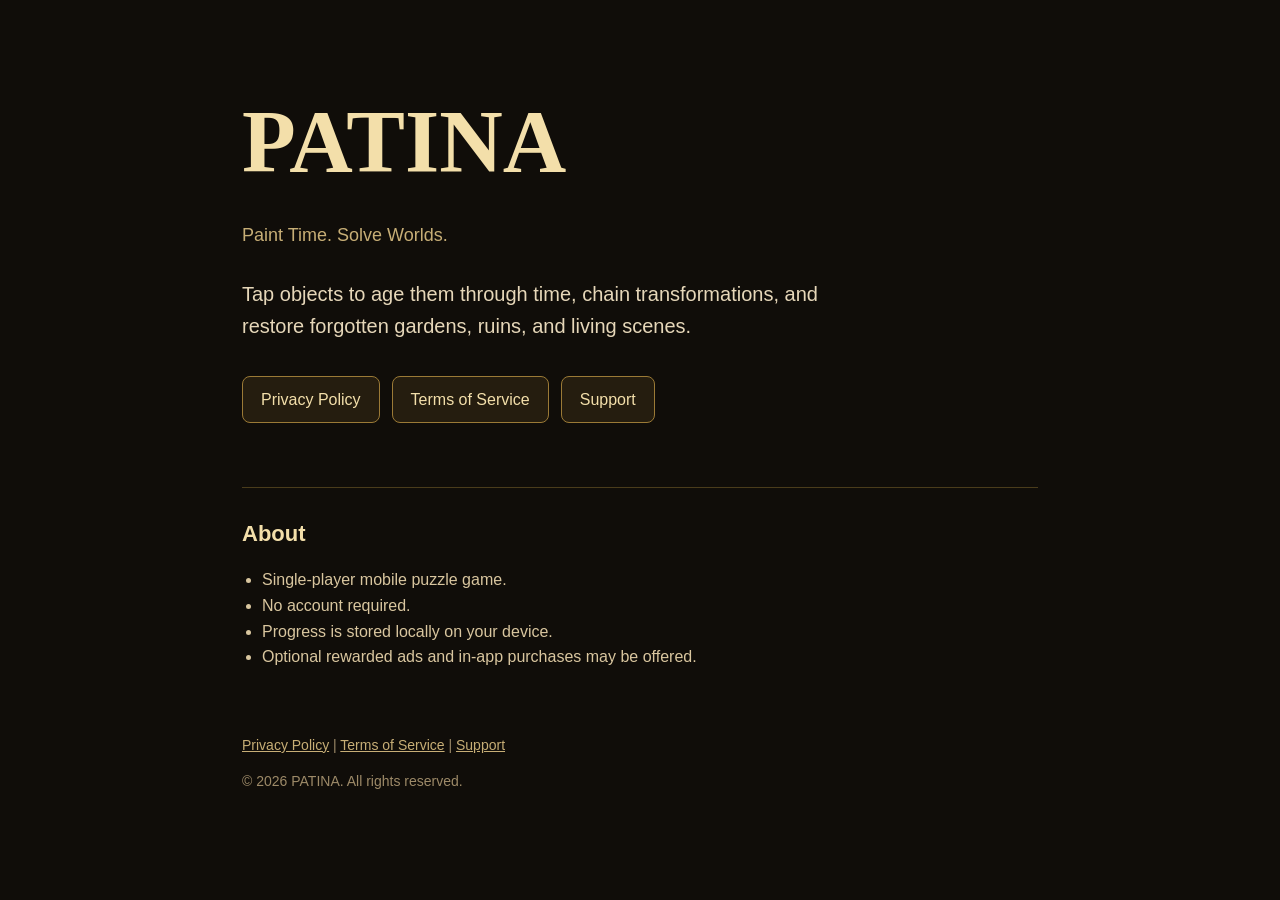
==== index.html @ bb431605 "Add files via upload" ====
<!DOCTYPE html>
<html lang="en">
<head>
<meta charset="UTF-8">
<meta name="viewport" content="width=device-width, initial-scale=1.0">
<title>PATINA - Paint Time. Solve Worlds.</title>
<meta name="description" content="PATINA is a quiet tap-to-age restoration puzzle game for mobile.">
<style>
  * { box-sizing: border-box; }
  body {
    margin: 0;
    min-height: 100vh;
    font-family: -apple-system, BlinkMacSystemFont, "Segoe UI", Roboto, sans-serif;
    background: #100d09;
    color: #efe5cf;
    line-height: 1.6;
  }
  main { max-width: 840px; margin: 0 auto; padding: 72px 22px 48px; }
  h1 {
    margin: 0;
    font-family: Georgia, serif;
    font-size: clamp(42px, 12vw, 88px);
    letter-spacing: 0;
    color: #f3dfaa;
  }
  .tagline { margin: 8px 0 28px; color: #c7ae76; font-size: 18px; }
  .lead { max-width: 620px; font-size: 20px; color: #e6d7b9; }
  .links { display: flex; flex-wrap: wrap; gap: 12px; margin-top: 34px; }
  a.button {
    display: inline-flex;
    align-items: center;
    min-height: 44px;
    padding: 10px 18px;
    border: 1px solid #9b7a36;
    border-radius: 8px;
    color: #f3dfaa;
    text-decoration: none;
    background: rgba(184, 148, 62, 0.12);
  }
  section { margin-top: 64px; border-top: 1px solid rgba(184, 148, 62, 0.35); padding-top: 28px; }
  h2 { margin: 0 0 12px; color: #f3dfaa; font-size: 22px; }
  ul { padding-left: 20px; color: #d9c69f; }
  footer { margin-top: 64px; color: #9d8a68; font-size: 14px; }
  footer a { color: #c7ae76; }
</style>
</head>
<body>
<main>
  <h1>PATINA</h1>
  <p class="tagline">Paint Time. Solve Worlds.</p>
  <p class="lead">Tap objects to age them through time, chain transformations, and restore forgotten gardens, ruins, and living scenes.</p>
  <div class="links">
    <a class="button" href="privacy/">Privacy Policy</a>
    <a class="button" href="terms/">Terms of Service</a>
    <a class="button" href="support/">Support</a>
  </div>

  <section>
    <h2>About</h2>
    <ul>
      <li>Single-player mobile puzzle game.</li>
      <li>No account required.</li>
      <li>Progress is stored locally on your device.</li>
      <li>Optional rewarded ads and in-app purchases may be offered.</li>
    </ul>
  </section>

  <footer>
    <p><a href="privacy/">Privacy Policy</a> | <a href="terms/">Terms of Service</a> | <a href="support/">Support</a></p>
    <p>&copy; 2026 PATINA. All rights reserved.</p>
  </footer>
</main>
</body>
</html>
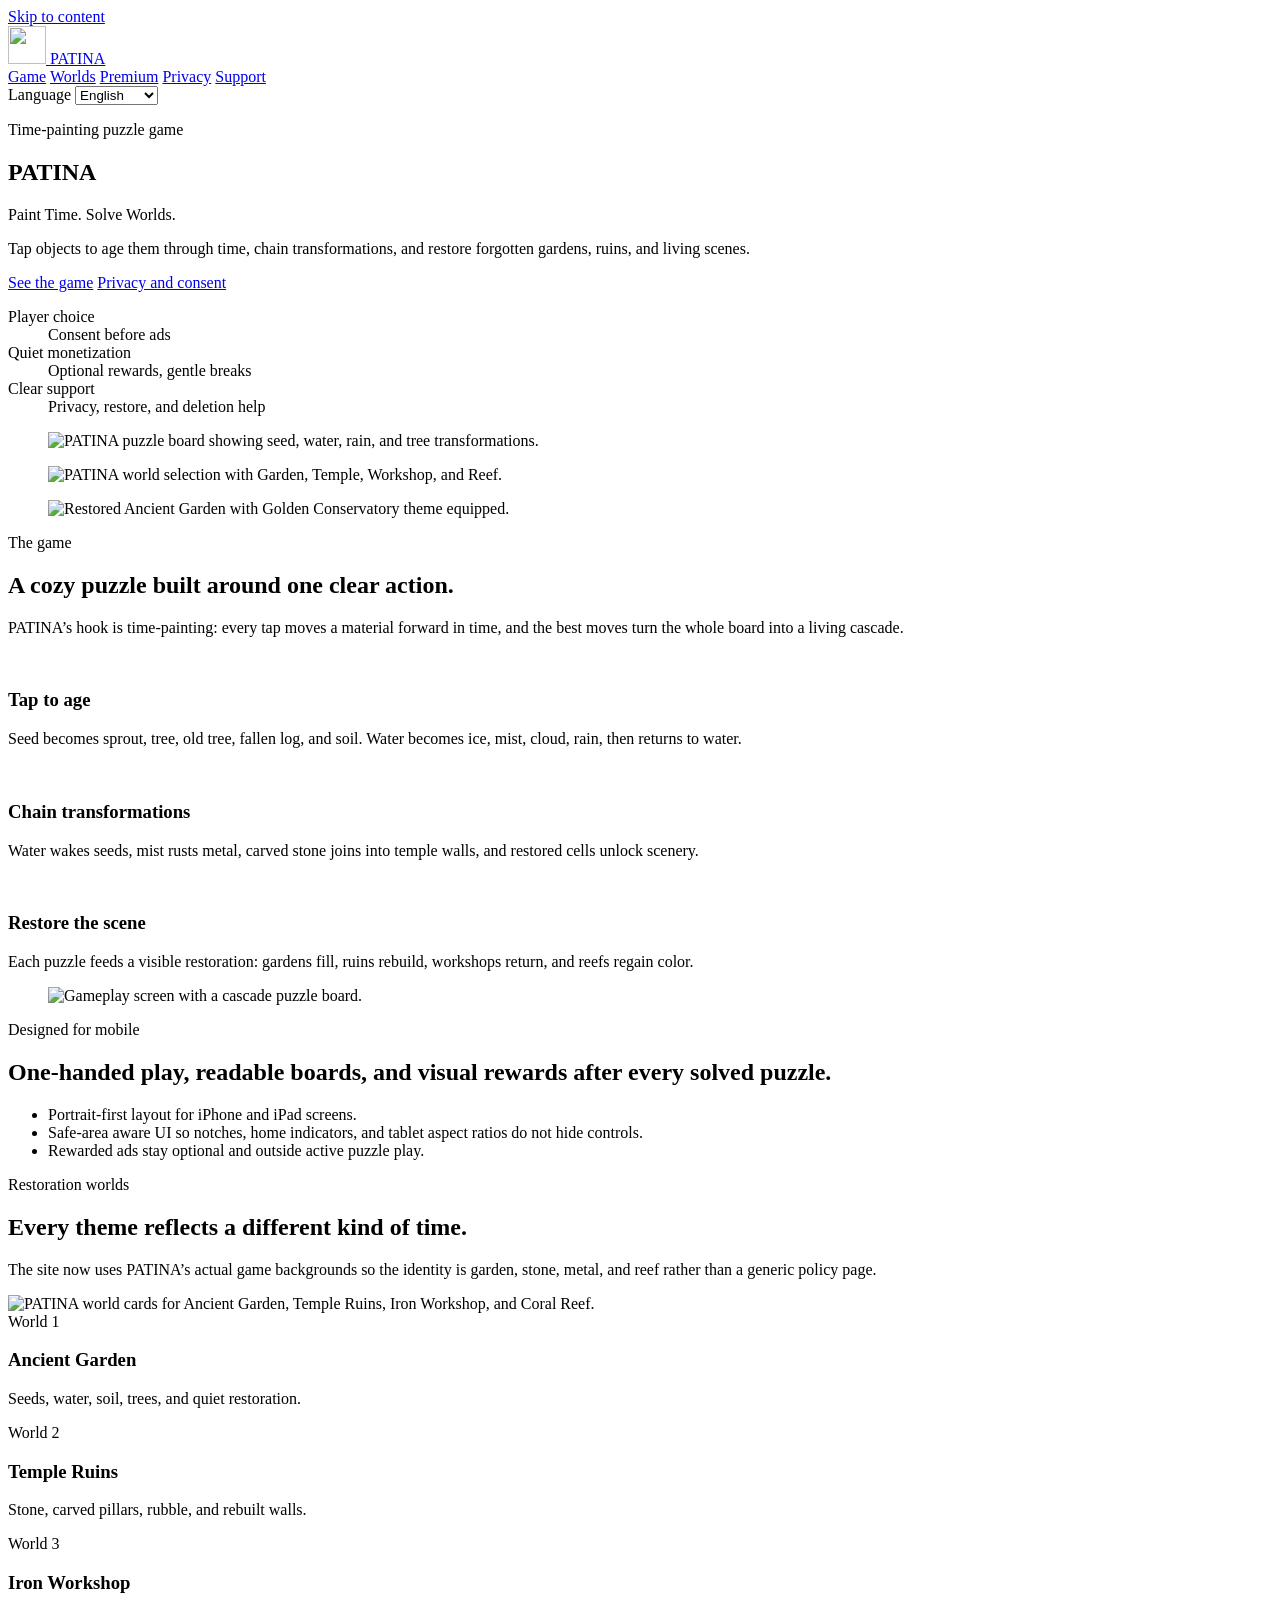
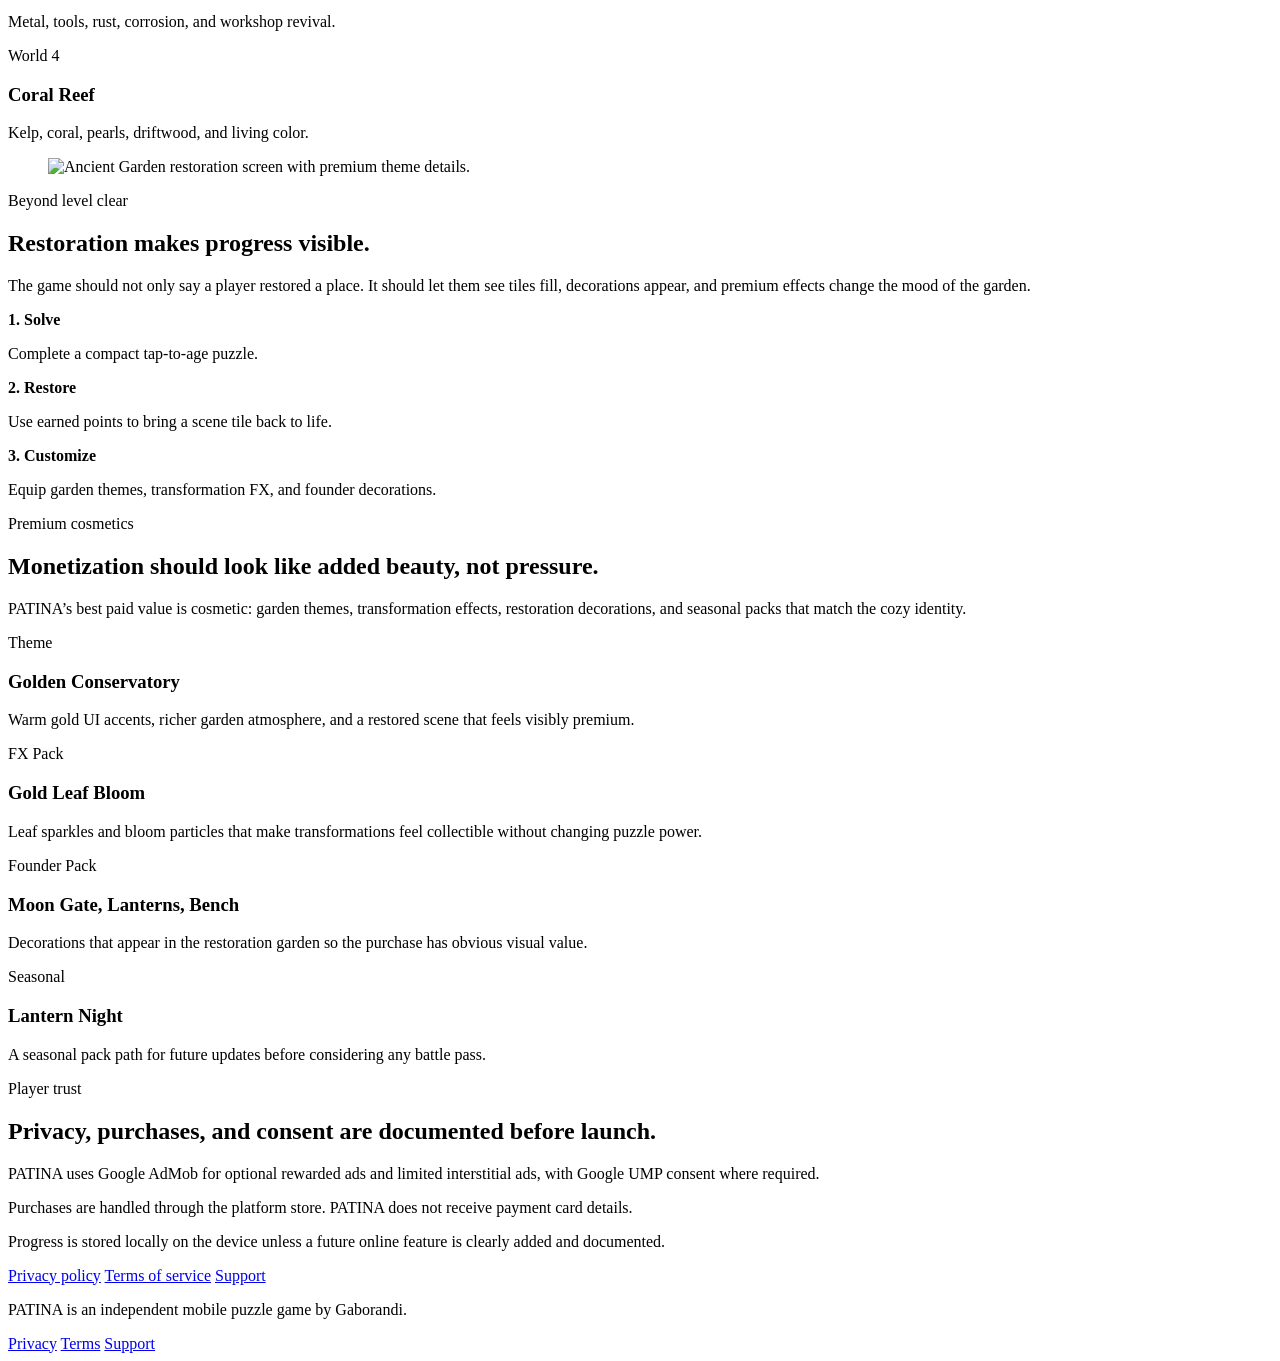
==== commit 9e754794: "Refresh PATINA website homepage" ====
--- a/index.html
+++ b/index.html
@@ -1,74 +1,253 @@
-<!DOCTYPE html>
+<!doctype html>
 <html lang="en">
 <head>
-<meta charset="UTF-8">
-<meta name="viewport" content="width=device-width, initial-scale=1.0">
-<title>PATINA - Paint Time. Solve Worlds.</title>
-<meta name="description" content="PATINA is a quiet tap-to-age restoration puzzle game for mobile.">
-<style>
-  * { box-sizing: border-box; }
-  body {
-    margin: 0;
-    min-height: 100vh;
-    font-family: -apple-system, BlinkMacSystemFont, "Segoe UI", Roboto, sans-serif;
-    background: #100d09;
-    color: #efe5cf;
-    line-height: 1.6;
-  }
-  main { max-width: 840px; margin: 0 auto; padding: 72px 22px 48px; }
-  h1 {
-    margin: 0;
-    font-family: Georgia, serif;
-    font-size: clamp(42px, 12vw, 88px);
-    letter-spacing: 0;
-    color: #f3dfaa;
-  }
-  .tagline { margin: 8px 0 28px; color: #c7ae76; font-size: 18px; }
-  .lead { max-width: 620px; font-size: 20px; color: #e6d7b9; }
-  .links { display: flex; flex-wrap: wrap; gap: 12px; margin-top: 34px; }
-  a.button {
-    display: inline-flex;
-    align-items: center;
-    min-height: 44px;
-    padding: 10px 18px;
-    border: 1px solid #9b7a36;
-    border-radius: 8px;
-    color: #f3dfaa;
-    text-decoration: none;
-    background: rgba(184, 148, 62, 0.12);
-  }
-  section { margin-top: 64px; border-top: 1px solid rgba(184, 148, 62, 0.35); padding-top: 28px; }
-  h2 { margin: 0 0 12px; color: #f3dfaa; font-size: 22px; }
-  ul { padding-left: 20px; color: #d9c69f; }
-  footer { margin-top: 64px; color: #9d8a68; font-size: 14px; }
-  footer a { color: #c7ae76; }
-</style>
+  <meta charset="utf-8">
+  <meta name="viewport" content="width=device-width, initial-scale=1">
+  <meta name="theme-color" content="#071d1a">
+  <meta name="description" content="PATINA is a quiet tap-to-age restoration puzzle game for mobile. Paint time, chain transformations, restore worlds, and review privacy, consent, purchases, and support information.">
+  <meta property="og:title" content="PATINA">
+  <meta property="og:description" content="Paint time, chain transformations, and restore forgotten scenes.">
+  <meta property="og:type" content="website">
+  <meta property="og:image" content="assets/patina-worlds-strip.png">
+  <title>PATINA - Paint Time. Solve Worlds.</title>
+  <link rel="icon" href="assets/patina-icon.png">
+  <link rel="stylesheet" href="assets/site.css">
 </head>
-<body>
-<main>
-  <h1>PATINA</h1>
-  <p class="tagline">Paint Time. Solve Worlds.</p>
-  <p class="lead">Tap objects to age them through time, chain transformations, and restore forgotten gardens, ruins, and living scenes.</p>
-  <div class="links">
-    <a class="button" href="privacy/">Privacy Policy</a>
-    <a class="button" href="terms/">Terms of Service</a>
-    <a class="button" href="support/">Support</a>
-  </div>
-
-  <section>
-    <h2>About</h2>
-    <ul>
-      <li>Single-player mobile puzzle game.</li>
-      <li>No account required.</li>
-      <li>Progress is stored locally on your device.</li>
-      <li>Optional rewarded ads and in-app purchases may be offered.</li>
-    </ul>
-  </section>
-
-  <footer>
-    <p><a href="privacy/">Privacy Policy</a> | <a href="terms/">Terms of Service</a> | <a href="support/">Support</a></p>
-    <p>&copy; 2026 PATINA. All rights reserved.</p>
+<body class="home-page" data-title-key="home.title">
+  <a class="skip-link" href="#main" data-i18n="common.skip">Skip to content</a>
+
+  <header class="site-header">
+    <a class="brand" href="./" aria-label="PATINA home">
+      <img src="assets/patina-icon.png" alt="" width="38" height="38">
+      <span>PATINA</span>
+    </a>
+    <nav class="site-nav" aria-label="Primary">
+      <a href="#game" data-i18n="common.game">Game</a>
+      <a href="#worlds" data-i18n="common.worlds">Worlds</a>
+      <a href="#premium" data-i18n="common.premium">Premium</a>
+      <a href="privacy/" data-i18n="common.privacy">Privacy</a>
+      <a href="support/" data-i18n="common.support">Support</a>
+    </nav>
+    <label class="language-control">
+      <span data-i18n="common.language">Language</span>
+      <select data-language-select aria-label="Language">
+        <option value="en">English</option>
+        <option value="ar">العربية</option>
+        <option value="es">Español</option>
+        <option value="fr">Français</option>
+        <option value="de">Deutsch</option>
+        <option value="pt">Português</option>
+        <option value="it">Italiano</option>
+        <option value="ja">日本語</option>
+        <option value="ko">한국어</option>
+        <option value="zh">简体中文</option>
+      </select>
+    </label>
+  </header>
+
+  <main id="main">
+    <section class="hero" aria-labelledby="hero-title">
+      <div class="hero-inner">
+        <div class="hero-copy">
+          <p class="eyebrow" data-i18n="home.eyebrow">Time-painting puzzle game</p>
+          <h1 id="hero-title">PATINA</h1>
+          <p class="tagline" data-i18n="home.tagline">Paint Time. Solve Worlds.</p>
+          <p class="lede" data-i18n="home.heroText">Tap objects to age them through time, chain transformations, and restore forgotten gardens, ruins, and living scenes.</p>
+          <div class="hero-actions" aria-label="Primary actions">
+            <a class="button primary" href="#game" data-i18n="home.playCta">See the game</a>
+            <a class="button secondary" href="privacy/" data-i18n="home.privacyCta">Privacy and consent</a>
+          </div>
+          <dl class="trust-strip" aria-label="Release profile">
+            <div>
+              <dt data-i18n="home.promiseOneTitle">Player choice</dt>
+              <dd data-i18n="home.promiseOneText">Consent before ads</dd>
+            </div>
+            <div>
+              <dt data-i18n="home.promiseTwoTitle">Quiet monetization</dt>
+              <dd data-i18n="home.promiseTwoText">Optional rewards, gentle breaks</dd>
+            </div>
+            <div>
+              <dt data-i18n="home.promiseThreeTitle">Clear support</dt>
+              <dd data-i18n="home.promiseThreeText">Privacy, restore, and deletion help</dd>
+            </div>
+          </dl>
+        </div>
+
+        <div class="hero-stage" aria-label="PATINA gameplay preview">
+          <div class="phone-stack">
+            <figure class="phone-frame phone-main">
+              <img src="assets/patina-screen-game.png" alt="PATINA puzzle board showing seed, water, rain, and tree transformations.">
+            </figure>
+            <figure class="phone-frame phone-menu">
+              <img src="assets/patina-screen-menu.png" alt="PATINA world selection with Garden, Temple, Workshop, and Reef.">
+            </figure>
+            <figure class="phone-frame phone-garden">
+              <img src="assets/patina-screen-garden.png" alt="Restored Ancient Garden with Golden Conservatory theme equipped.">
+            </figure>
+          </div>
+        </div>
+      </div>
+    </section>
+
+    <section id="game" class="section-block">
+      <div class="section-heading">
+        <p class="eyebrow" data-i18n="home.gameEyebrow">The game</p>
+        <h2 data-i18n="home.gameTitle">A cozy puzzle built around one clear action.</h2>
+        <p class="section-intro">PATINA’s hook is time-painting: every tap moves a material forward in time, and the best moves turn the whole board into a living cascade.</p>
+      </div>
+
+      <div class="mechanic-grid">
+        <article class="mechanic-card age-card">
+          <img class="mechanic-art" src="assets/patina-mechanic-age.png" alt="" aria-hidden="true">
+          <h3>Tap to age</h3>
+          <p>Seed becomes sprout, tree, old tree, fallen log, and soil. Water becomes ice, mist, cloud, rain, then returns to water.</p>
+        </article>
+        <article class="mechanic-card cascade-card">
+          <img class="mechanic-art" src="assets/patina-mechanic-cascade.png" alt="" aria-hidden="true">
+          <h3>Chain transformations</h3>
+          <p>Water wakes seeds, mist rusts metal, carved stone joins into temple walls, and restored cells unlock scenery.</p>
+        </article>
+        <article class="mechanic-card restore-card">
+          <img class="mechanic-art" src="assets/patina-mechanic-restore.png" alt="" aria-hidden="true">
+          <h3>Restore the scene</h3>
+          <p>Each puzzle feeds a visible restoration: gardens fill, ruins rebuild, workshops return, and reefs regain color.</p>
+        </article>
+      </div>
+
+      <div class="showcase-row">
+        <figure class="showcase-phone phone-frame">
+          <img src="assets/patina-screen-game.png" alt="Gameplay screen with a cascade puzzle board.">
+        </figure>
+        <div class="showcase-copy">
+          <p class="eyebrow">Designed for mobile</p>
+          <h2>One-handed play, readable boards, and visual rewards after every solved puzzle.</h2>
+          <ul class="check-list">
+            <li>Portrait-first layout for iPhone and iPad screens.</li>
+            <li>Safe-area aware UI so notches, home indicators, and tablet aspect ratios do not hide controls.</li>
+            <li>Rewarded ads stay optional and outside active puzzle play.</li>
+          </ul>
+        </div>
+      </div>
+    </section>
+
+    <section id="worlds" class="section-block worlds-section">
+      <div class="section-heading">
+        <p class="eyebrow">Restoration worlds</p>
+        <h2>Every theme reflects a different kind of time.</h2>
+        <p class="section-intro">The site now uses PATINA’s actual game backgrounds so the identity is garden, stone, metal, and reef rather than a generic policy page.</p>
+      </div>
+
+      <img class="world-strip" src="assets/patina-worlds-strip.png" alt="PATINA world cards for Ancient Garden, Temple Ruins, Iron Workshop, and Coral Reef.">
+
+      <div class="world-grid">
+        <article class="world-card world-garden">
+          <span>World 1</span>
+          <h3>Ancient Garden</h3>
+          <p>Seeds, water, soil, trees, and quiet restoration.</p>
+        </article>
+        <article class="world-card world-temple">
+          <span>World 2</span>
+          <h3>Temple Ruins</h3>
+          <p>Stone, carved pillars, rubble, and rebuilt walls.</p>
+        </article>
+        <article class="world-card world-workshop">
+          <span>World 3</span>
+          <h3>Iron Workshop</h3>
+          <p>Metal, tools, rust, corrosion, and workshop revival.</p>
+        </article>
+        <article class="world-card world-reef">
+          <span>World 4</span>
+          <h3>Coral Reef</h3>
+          <p>Kelp, coral, pearls, driftwood, and living color.</p>
+        </article>
+      </div>
+    </section>
+
+    <section id="restoration" class="section-block restoration-section">
+      <div class="restoration-layout">
+        <figure class="phone-frame restoration-phone">
+          <img src="assets/patina-screen-garden.png" alt="Ancient Garden restoration screen with premium theme details.">
+        </figure>
+        <div>
+          <p class="eyebrow">Beyond level clear</p>
+          <h2>Restoration makes progress visible.</h2>
+          <p class="section-intro">The game should not only say a player restored a place. It should let them see tiles fill, decorations appear, and premium effects change the mood of the garden.</p>
+          <div class="timeline-list">
+            <div>
+              <strong>1. Solve</strong>
+              <p>Complete a compact tap-to-age puzzle.</p>
+            </div>
+            <div>
+              <strong>2. Restore</strong>
+              <p>Use earned points to bring a scene tile back to life.</p>
+            </div>
+            <div>
+              <strong>3. Customize</strong>
+              <p>Equip garden themes, transformation FX, and founder decorations.</p>
+            </div>
+          </div>
+        </div>
+      </div>
+    </section>
+
+    <section id="premium" class="section-block premium-band">
+      <div class="section-heading">
+        <p class="eyebrow">Premium cosmetics</p>
+        <h2>Monetization should look like added beauty, not pressure.</h2>
+        <p class="section-intro">PATINA’s best paid value is cosmetic: garden themes, transformation effects, restoration decorations, and seasonal packs that match the cozy identity.</p>
+      </div>
+
+      <div class="premium-grid">
+        <article class="premium-card golden-card">
+          <span>Theme</span>
+          <h3>Golden Conservatory</h3>
+          <p>Warm gold UI accents, richer garden atmosphere, and a restored scene that feels visibly premium.</p>
+        </article>
+        <article class="premium-card bloom-card">
+          <span>FX Pack</span>
+          <h3>Gold Leaf Bloom</h3>
+          <p>Leaf sparkles and bloom particles that make transformations feel collectible without changing puzzle power.</p>
+        </article>
+        <article class="premium-card founder-card">
+          <span>Founder Pack</span>
+          <h3>Moon Gate, Lanterns, Bench</h3>
+          <p>Decorations that appear in the restoration garden so the purchase has obvious visual value.</p>
+        </article>
+        <article class="premium-card seasonal-card">
+          <span>Seasonal</span>
+          <h3>Lantern Night</h3>
+          <p>A seasonal pack path for future updates before considering any battle pass.</p>
+        </article>
+      </div>
+    </section>
+
+    <section class="section-block trust-section">
+      <div class="section-heading">
+        <p class="eyebrow" data-i18n="home.trustEyebrow">Player trust</p>
+        <h2 data-i18n="home.trustTitle">Privacy, purchases, and consent are documented before launch.</h2>
+      </div>
+      <div class="proof-list">
+        <p data-i18n="home.trustOne">PATINA uses Google AdMob for optional rewarded ads and limited interstitial ads, with Google UMP consent where required.</p>
+        <p data-i18n="home.trustTwo">Purchases are handled through the platform store. PATINA does not receive payment card details.</p>
+        <p data-i18n="home.trustThree">Progress is stored locally on the device unless a future online feature is clearly added and documented.</p>
+      </div>
+      <div class="link-row trust-actions">
+        <a class="button secondary" href="privacy/">Privacy policy</a>
+        <a class="button secondary" href="terms/">Terms of service</a>
+        <a class="button secondary" href="support/">Support</a>
+      </div>
+    </section>
+  </main>
+
+  <footer class="site-footer">
+    <p data-i18n="common.footer">PATINA is an independent mobile puzzle game by Gaborandi.</p>
+    <nav aria-label="Footer">
+      <a href="privacy/" data-i18n="common.privacy">Privacy</a>
+      <a href="terms/" data-i18n="common.terms">Terms</a>
+      <a href="support/" data-i18n="common.support">Support</a>
+    </nav>
   </footer>
-</main>
+
+  <script src="site.js"></script>
 </body>
 </html>
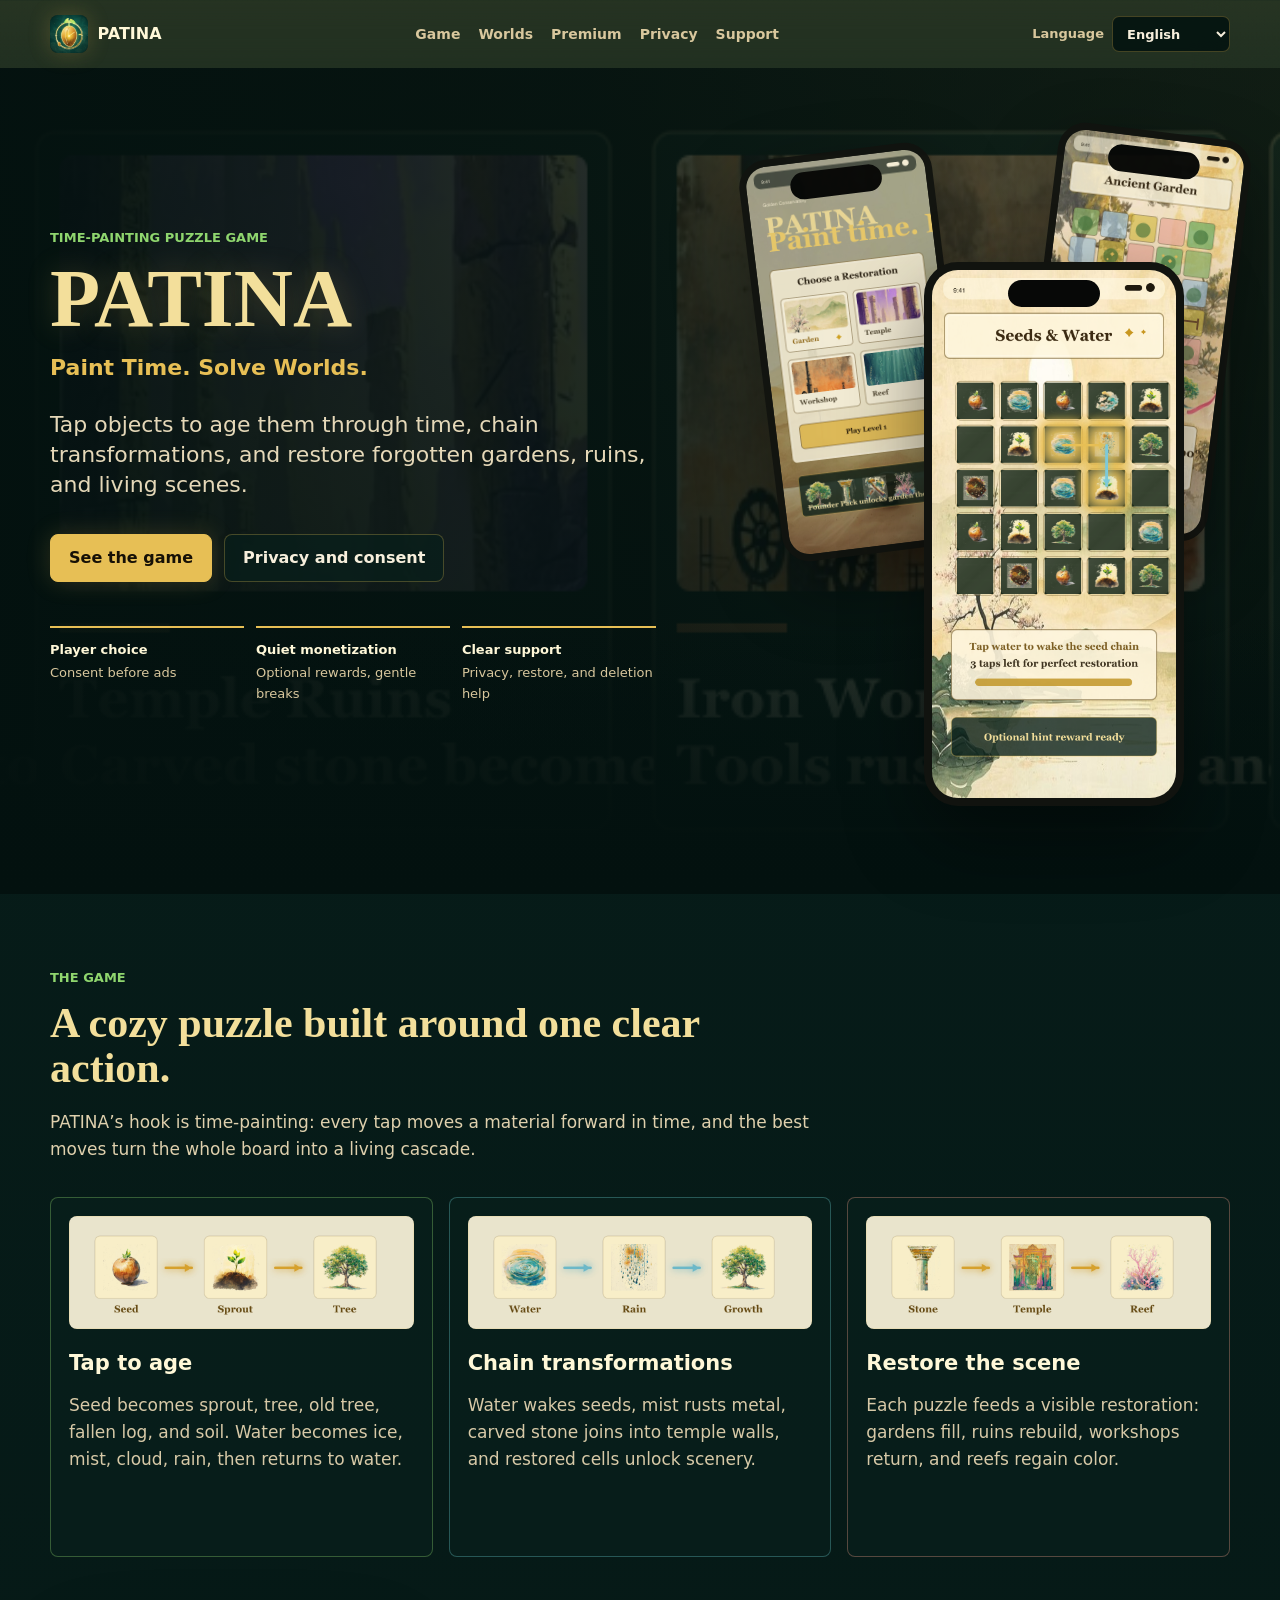
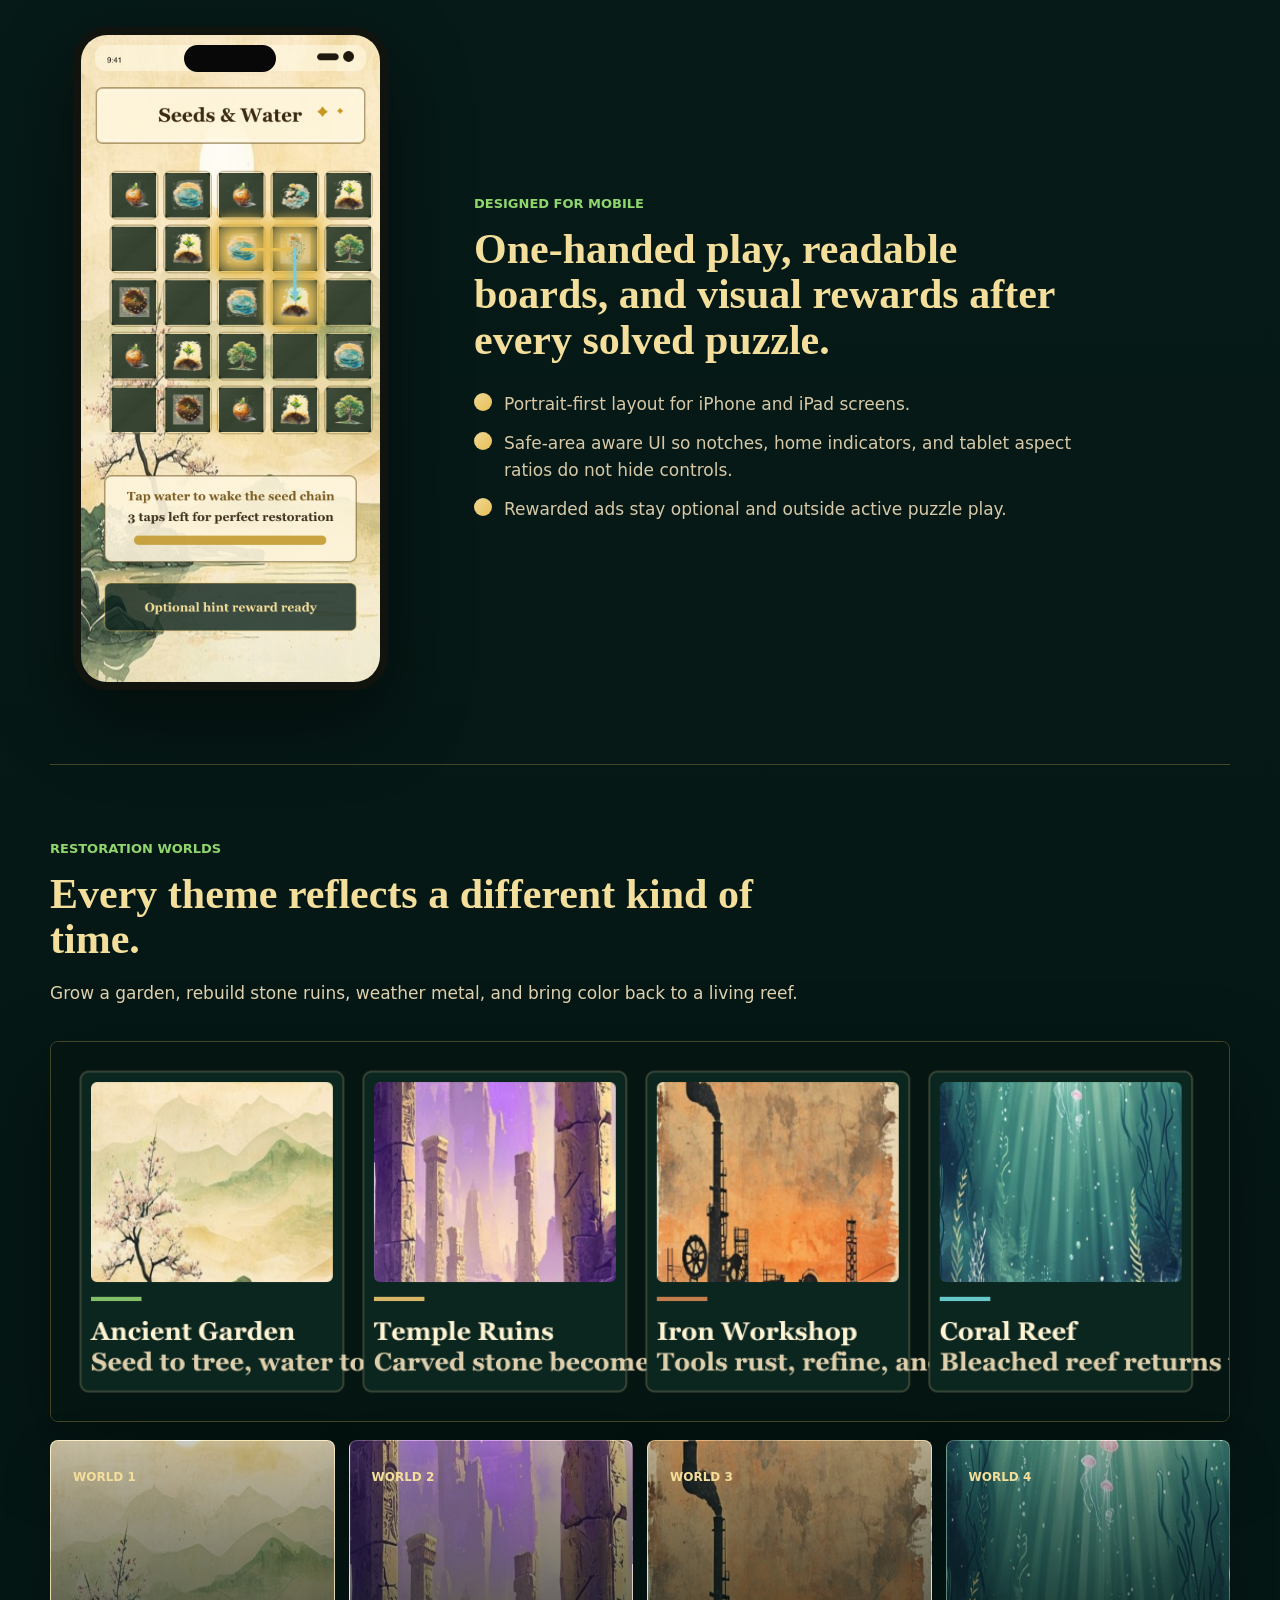
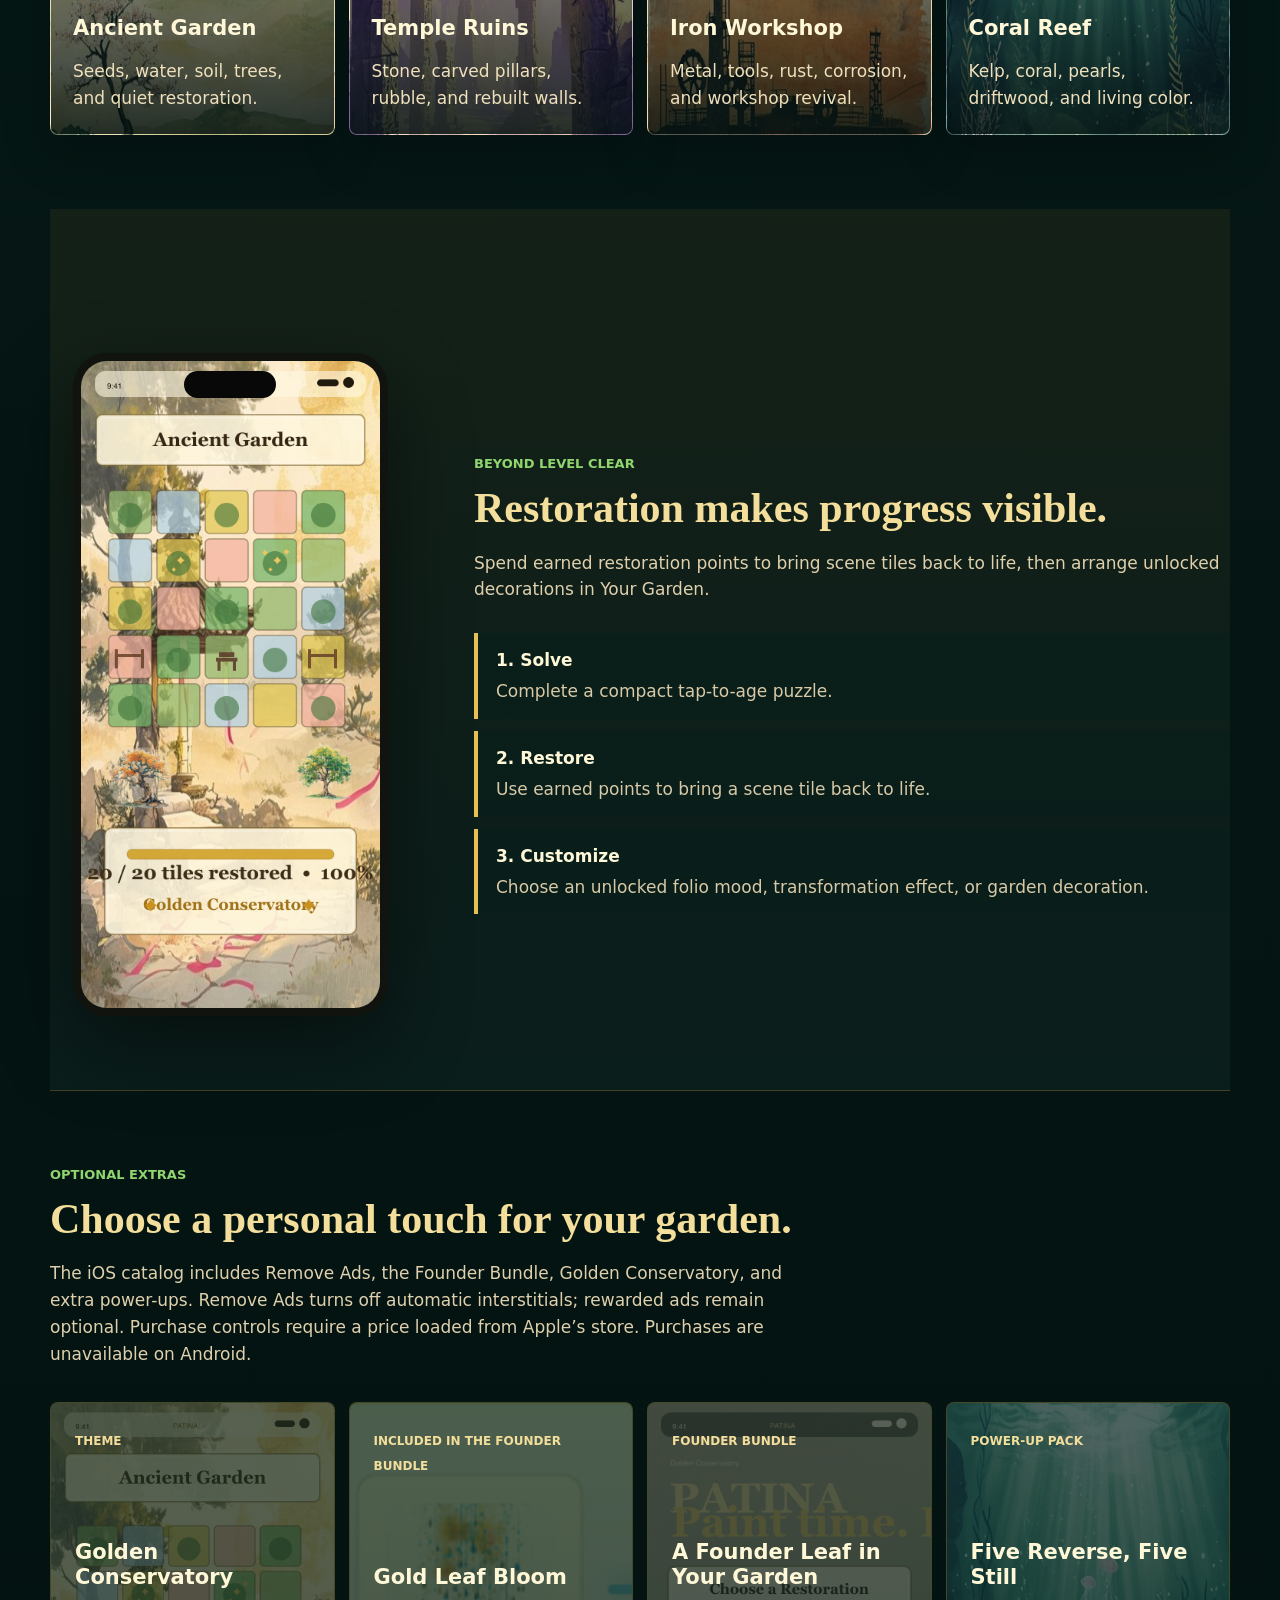
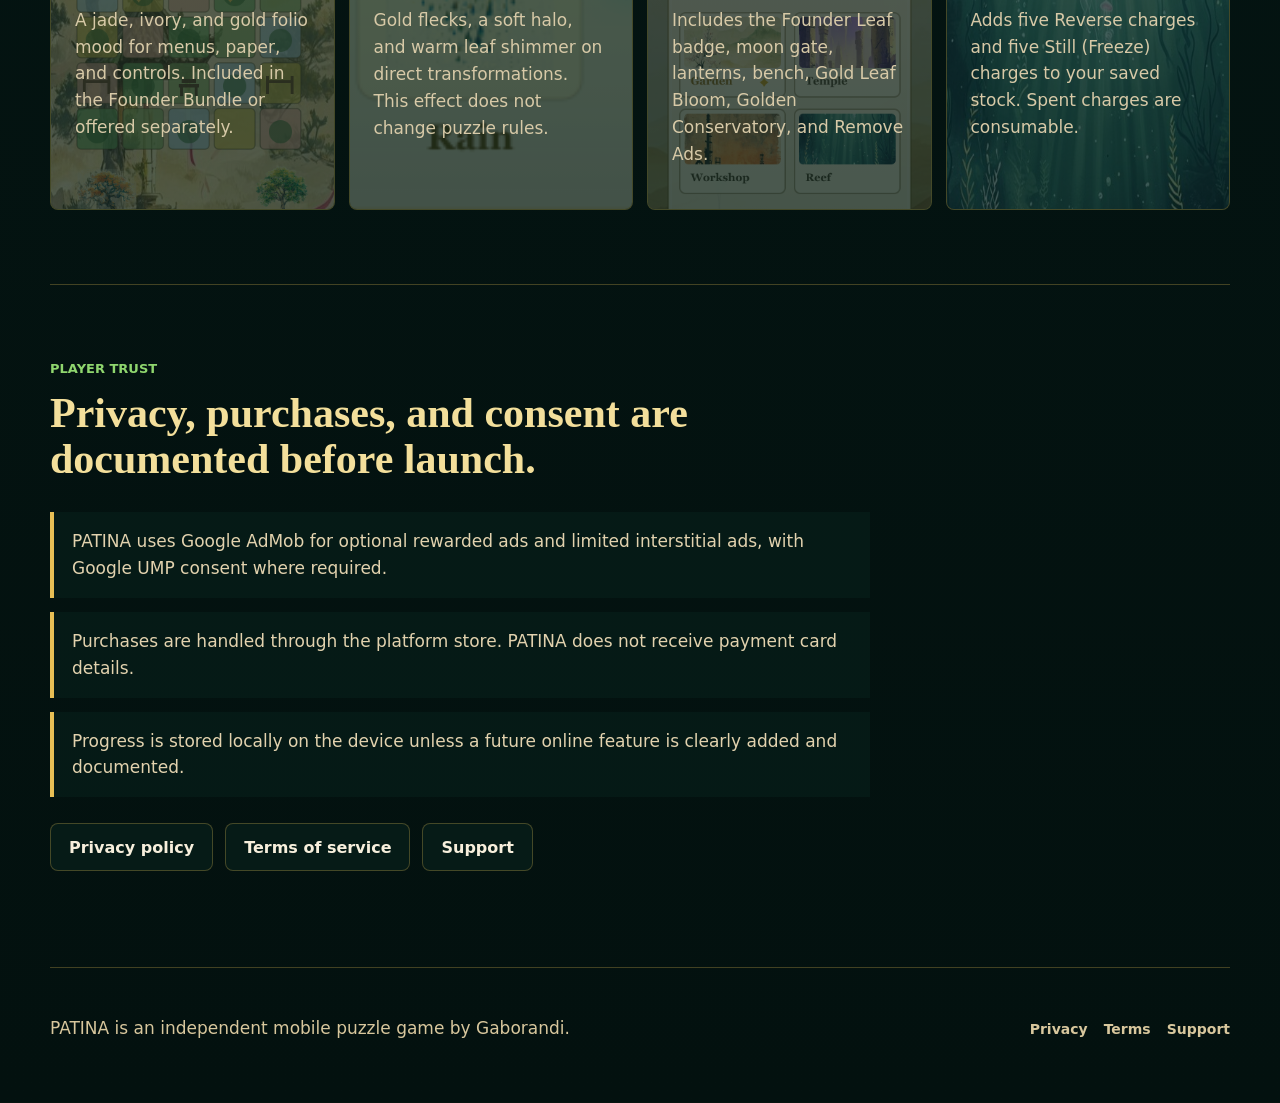
==== commit a3bee108: "Publish approved PATINA homepage corrections" ====
--- a/index.html
+++ b/index.html
@@ -134,7 +134,7 @@
       <div class="section-heading">
         <p class="eyebrow">Restoration worlds</p>
         <h2>Every theme reflects a different kind of time.</h2>
-        <p class="section-intro">The site now uses PATINA’s actual game backgrounds so the identity is garden, stone, metal, and reef rather than a generic policy page.</p>
+        <p class="section-intro">Grow a garden, rebuild stone ruins, weather metal, and bring color back to a living reef.</p>
       </div>
 
       <img class="world-strip" src="assets/patina-worlds-strip.png" alt="PATINA world cards for Ancient Garden, Temple Ruins, Iron Workshop, and Coral Reef.">
@@ -171,7 +171,7 @@
         <div>
           <p class="eyebrow">Beyond level clear</p>
           <h2>Restoration makes progress visible.</h2>
-          <p class="section-intro">The game should not only say a player restored a place. It should let them see tiles fill, decorations appear, and premium effects change the mood of the garden.</p>
+          <p class="section-intro">Spend earned restoration points to bring scene tiles back to life, then arrange unlocked decorations in Your Garden.</p>
           <div class="timeline-list">
             <div>
               <strong>1. Solve</strong>
@@ -183,7 +183,7 @@
             </div>
             <div>
               <strong>3. Customize</strong>
-              <p>Equip garden themes, transformation FX, and founder decorations.</p>
+              <p>Choose an unlocked folio mood, transformation effect, or garden decoration.</p>
             </div>
           </div>
         </div>
@@ -192,31 +192,31 @@
 
     <section id="premium" class="section-block premium-band">
       <div class="section-heading">
-        <p class="eyebrow">Premium cosmetics</p>
-        <h2>Monetization should look like added beauty, not pressure.</h2>
-        <p class="section-intro">PATINA’s best paid value is cosmetic: garden themes, transformation effects, restoration decorations, and seasonal packs that match the cozy identity.</p>
+        <p class="eyebrow">Optional extras</p>
+        <h2>Choose a personal touch for your garden.</h2>
+        <p class="section-intro">The iOS catalog includes Remove Ads, the Founder Bundle, Golden Conservatory, and extra power-ups. Remove Ads turns off automatic interstitials; rewarded ads remain optional. Purchase controls require a price loaded from Apple’s store. Purchases are unavailable on Android.</p>
       </div>
 
       <div class="premium-grid">
         <article class="premium-card golden-card">
           <span>Theme</span>
           <h3>Golden Conservatory</h3>
-          <p>Warm gold UI accents, richer garden atmosphere, and a restored scene that feels visibly premium.</p>
+          <p>A jade, ivory, and gold folio mood for menus, paper, and controls. Included in the Founder Bundle or offered separately.</p>
         </article>
         <article class="premium-card bloom-card">
-          <span>FX Pack</span>
+          <span>Included in the Founder Bundle</span>
           <h3>Gold Leaf Bloom</h3>
-          <p>Leaf sparkles and bloom particles that make transformations feel collectible without changing puzzle power.</p>
+          <p>Gold flecks, a soft halo, and warm leaf shimmer on direct transformations. This effect does not change puzzle rules.</p>
         </article>
         <article class="premium-card founder-card">
-          <span>Founder Pack</span>
-          <h3>Moon Gate, Lanterns, Bench</h3>
-          <p>Decorations that appear in the restoration garden so the purchase has obvious visual value.</p>
+          <span>Founder Bundle</span>
+          <h3>A Founder Leaf in Your Garden</h3>
+          <p>Includes the Founder Leaf badge, moon gate, lanterns, bench, Gold Leaf Bloom, Golden Conservatory, and Remove Ads.</p>
         </article>
         <article class="premium-card seasonal-card">
-          <span>Seasonal</span>
-          <h3>Lantern Night</h3>
-          <p>A seasonal pack path for future updates before considering any battle pass.</p>
+          <span>Power-Up Pack</span>
+          <h3>Five Reverse, Five Still</h3>
+          <p>Adds five Reverse charges and five Still (Freeze) charges to your saved stock. Spent charges are consumable.</p>
         </article>
       </div>
     </section>
@@ -224,12 +224,12 @@
     <section class="section-block trust-section">
       <div class="section-heading">
         <p class="eyebrow" data-i18n="home.trustEyebrow">Player trust</p>
-        <h2 data-i18n="home.trustTitle">Privacy, purchases, and consent are documented before launch.</h2>
+        <h2 data-i18n="home.trustTitle">Privacy, purchases, and consent choices.</h2>
       </div>
       <div class="proof-list">
         <p data-i18n="home.trustOne">PATINA uses Google AdMob for optional rewarded ads and limited interstitial ads, with Google UMP consent where required.</p>
-        <p data-i18n="home.trustTwo">Purchases are handled through the platform store. PATINA does not receive payment card details.</p>
-        <p data-i18n="home.trustThree">Progress is stored locally on the device unless a future online feature is clearly added and documented.</p>
+        <p data-i18n="home.trustTwo">The iOS purchase flow uses Apple’s store. Purchases are unavailable on Android. PATINA does not receive payment card details.</p>
+        <p data-i18n="home.trustThree">Progress and settings are stored locally on your device.</p>
       </div>
       <div class="link-row trust-actions">
         <a class="button secondary" href="privacy/">Privacy policy</a>
--- a/assets/site.css
+++ b/assets/site.css
@@ -0,0 +1,1082 @@
+:root {
+  color-scheme: dark light;
+  --ink: #f7efdc;
+  --ink-strong: #fff8d8;
+  --ink-soft: #d8c79d;
+  --muted: #a99a76;
+  --field: #071d1a;
+  --field-deep: #03110f;
+  --field-soft: #0d2d25;
+  --gold: #e7bf55;
+  --gold-soft: #f3df9b;
+  --leaf: #8fd66e;
+  --reef: #66c8c9;
+  --coral: #ef9c87;
+  --copper: #c98551;
+  --line: rgba(231, 191, 85, 0.28);
+  --panel: rgba(8, 31, 27, 0.82);
+  --paper: #fbf4df;
+  --paper-ink: #221c12;
+  --paper-muted: #73664d;
+  --paper-line: #d6c595;
+  --radius: 8px;
+  --shadow: 0 28px 80px rgba(0, 0, 0, 0.34);
+}
+
+* {
+  box-sizing: border-box;
+}
+
+html {
+  background: var(--field-deep);
+  scroll-behavior: smooth;
+}
+
+body {
+  margin: 0;
+  min-height: 100vh;
+  overflow-x: hidden;
+  color: var(--ink);
+  background:
+    linear-gradient(180deg, rgba(231, 191, 85, 0.14) 0, transparent 360px),
+    linear-gradient(180deg, var(--field) 0, var(--field-deep) 100%);
+  font-family: -apple-system, BlinkMacSystemFont, "Segoe UI", system-ui, sans-serif;
+  line-height: 1.58;
+}
+
+body::before {
+  position: fixed;
+  inset: 0;
+  z-index: -1;
+  content: "";
+  pointer-events: none;
+  background-image:
+    linear-gradient(rgba(243, 223, 155, 0.045) 1px, transparent 1px),
+    linear-gradient(90deg, rgba(143, 214, 110, 0.035) 1px, transparent 1px);
+  background-size: 38px 38px;
+  mask-image: linear-gradient(to bottom, black, transparent 82%);
+}
+
+body[dir="rtl"] {
+  font-family: -apple-system, BlinkMacSystemFont, "Segoe UI", Tahoma, Arial, sans-serif;
+}
+
+a {
+  color: inherit;
+}
+
+h1,
+h2,
+h3,
+p,
+li {
+  overflow-wrap: anywhere;
+}
+
+h1,
+h2,
+h3 {
+  letter-spacing: 0;
+}
+
+.skip-link {
+  position: absolute;
+  top: -48px;
+  left: 18px;
+  z-index: 40;
+  padding: 10px 14px;
+  border-radius: var(--radius);
+  color: var(--field-deep);
+  background: var(--gold-soft);
+  font-weight: 800;
+  text-decoration: none;
+}
+
+.skip-link:focus {
+  top: 18px;
+}
+
+.site-header,
+.site-footer,
+.hero-inner,
+.section-block,
+.legal-shell {
+  width: min(1180px, calc(100% - 32px));
+  margin: 0 auto;
+}
+
+.site-header,
+.site-footer {
+  display: flex;
+  align-items: center;
+  justify-content: space-between;
+  gap: 20px;
+}
+
+.site-header {
+  position: sticky;
+  top: 0;
+  z-index: 30;
+  padding: 15px 0;
+  backdrop-filter: blur(18px);
+}
+
+.brand {
+  display: inline-flex;
+  align-items: center;
+  gap: 10px;
+  color: var(--ink-strong);
+  font-weight: 900;
+  text-decoration: none;
+}
+
+.brand img {
+  display: block;
+  width: 38px;
+  height: 38px;
+  border-radius: 8px;
+  box-shadow: 0 0 22px rgba(231, 191, 85, 0.22);
+}
+
+.site-nav {
+  display: flex;
+  align-items: center;
+  gap: 18px;
+  color: var(--ink-soft);
+  font-size: 14px;
+  font-weight: 760;
+}
+
+.site-nav a,
+.site-footer a {
+  text-decoration: none;
+}
+
+.site-nav a:hover,
+.site-footer a:hover {
+  color: var(--gold-soft);
+  text-decoration: underline;
+  text-underline-offset: 4px;
+}
+
+.language-control {
+  display: inline-flex;
+  align-items: center;
+  gap: 8px;
+  color: var(--ink-soft);
+  font-size: 13px;
+  font-weight: 740;
+}
+
+.language-control select {
+  max-width: 154px;
+  min-height: 36px;
+  border: 1px solid var(--line);
+  border-radius: 7px;
+  padding: 0 10px;
+  color: var(--ink);
+  background: rgba(5, 20, 17, 0.92);
+  font: inherit;
+}
+
+.hero {
+  position: relative;
+  isolation: isolate;
+  min-height: calc(100vh - 74px);
+  background:
+    linear-gradient(90deg, rgba(3, 17, 15, 0.96), rgba(3, 17, 15, 0.84) 46%, rgba(3, 17, 15, 0.45)),
+    linear-gradient(180deg, rgba(231, 191, 85, 0.1), rgba(3, 17, 15, 0.7)),
+    url("patina-worlds-strip.png") center bottom / cover no-repeat;
+}
+
+.hero::after {
+  position: absolute;
+  inset: auto 0 0;
+  z-index: -1;
+  height: 34%;
+  content: "";
+  background: linear-gradient(180deg, transparent, var(--field-deep));
+}
+
+.hero-inner {
+  display: grid;
+  grid-template-columns: minmax(0, 0.95fr) minmax(360px, 0.8fr);
+  align-items: center;
+  gap: clamp(28px, 5vw, 74px);
+  min-height: calc(100vh - 74px);
+  padding: 58px 0 88px;
+}
+
+.hero-copy {
+  width: 100%;
+  max-width: 640px;
+  min-width: 0;
+}
+
+body[dir="rtl"] .hero {
+  background:
+    linear-gradient(270deg, rgba(3, 17, 15, 0.96), rgba(3, 17, 15, 0.84) 46%, rgba(3, 17, 15, 0.45)),
+    linear-gradient(180deg, rgba(231, 191, 85, 0.1), rgba(3, 17, 15, 0.7)),
+    url("patina-worlds-strip.png") center bottom / cover no-repeat;
+}
+
+body[dir="rtl"] .hero-copy {
+  margin-right: 0;
+  margin-left: auto;
+  text-align: right;
+}
+
+.hero-stage {
+  position: relative;
+  min-height: 680px;
+}
+
+.phone-stack {
+  position: relative;
+  width: min(100%, 470px);
+  height: 680px;
+  margin-inline-start: auto;
+}
+
+.phone-frame {
+  position: relative;
+  overflow: hidden;
+  margin: 0;
+  border: 8px solid #11130f;
+  border-radius: 34px;
+  background: #11130f;
+  box-shadow: 0 30px 80px rgba(0, 0, 0, 0.45);
+}
+
+.phone-frame::before {
+  position: absolute;
+  top: 10px;
+  left: 50%;
+  z-index: 2;
+  width: 92px;
+  height: 27px;
+  content: "";
+  transform: translateX(-50%);
+  border-radius: 16px;
+  background: #070807;
+}
+
+.phone-frame img {
+  display: block;
+  width: 100%;
+  height: auto;
+}
+
+.phone-main {
+  position: absolute;
+  right: 46px;
+  bottom: 0;
+  z-index: 3;
+  width: 260px;
+}
+
+.phone-menu,
+.phone-garden {
+  position: absolute;
+  width: 194px;
+  border-width: 7px;
+  border-radius: 28px;
+  opacity: 0.94;
+}
+
+.phone-menu {
+  top: 24px;
+  left: 0;
+  transform: rotate(-7deg);
+}
+
+.phone-garden {
+  right: 0;
+  top: 4px;
+  transform: rotate(7deg);
+}
+
+body[dir="rtl"] .phone-stack {
+  margin-inline: auto 0;
+}
+
+.eyebrow {
+  margin: 0 0 12px;
+  color: var(--leaf);
+  font-size: 13px;
+  font-weight: 850;
+  letter-spacing: 0;
+  text-transform: uppercase;
+}
+
+h1 {
+  max-width: 9ch;
+  margin: 0;
+  color: var(--gold-soft);
+  font-family: Georgia, "Times New Roman", serif;
+  font-size: 82px;
+  line-height: 0.94;
+  text-shadow: 0 0 30px rgba(231, 191, 85, 0.22);
+}
+
+.tagline {
+  margin: 14px 0 0;
+  color: var(--gold);
+  font-size: 22px;
+  font-weight: 740;
+}
+
+.lede {
+  max-width: 620px;
+  margin: 24px 0 0;
+  color: #e5d8b8;
+  font-size: 22px;
+  line-height: 1.36;
+}
+
+.hero-actions,
+.link-row {
+  display: flex;
+  flex-wrap: wrap;
+  gap: 12px;
+}
+
+.hero-actions {
+  margin-top: 34px;
+}
+
+.button {
+  display: inline-flex;
+  align-items: center;
+  justify-content: center;
+  min-height: 48px;
+  border: 1px solid var(--line);
+  border-radius: var(--radius);
+  padding: 0 18px;
+  font-weight: 850;
+  text-decoration: none;
+}
+
+.button.primary {
+  border-color: var(--gold);
+  color: #161006;
+  background: var(--gold);
+  box-shadow: 0 0 24px rgba(231, 191, 85, 0.18);
+}
+
+.button.secondary {
+  color: var(--ink);
+  background: rgba(8, 31, 27, 0.76);
+}
+
+.trust-strip {
+  display: grid;
+  grid-template-columns: repeat(3, minmax(0, 1fr));
+  gap: 12px;
+  margin: 44px 0 0;
+}
+
+.trust-strip div {
+  border-top: 2px solid var(--gold);
+  padding-top: 12px;
+}
+
+.trust-strip dt {
+  color: var(--ink-strong);
+  font-size: 13px;
+  font-weight: 900;
+}
+
+.trust-strip dd {
+  margin: 3px 0 0;
+  color: var(--ink-soft);
+  font-size: 13px;
+}
+
+.section-block {
+  padding: 74px 0;
+}
+
+.section-heading {
+  max-width: 760px;
+  min-width: 0;
+}
+
+h2 {
+  margin: 0;
+  color: var(--gold-soft);
+  font-family: Georgia, "Times New Roman", serif;
+  font-size: 42px;
+  line-height: 1.08;
+}
+
+h3 {
+  margin: 0 0 8px;
+  color: var(--ink-strong);
+  font-size: 21px;
+  line-height: 1.18;
+}
+
+p,
+li {
+  font-size: 17px;
+}
+
+.feature-grid,
+.policy-grid {
+  display: grid;
+  grid-template-columns: repeat(3, minmax(0, 1fr));
+  gap: 16px;
+  margin-top: 34px;
+}
+
+.feature-grid article,
+.policy-grid article,
+.support-panel {
+  border: 1px solid var(--line);
+  border-radius: var(--radius);
+  background: var(--panel);
+}
+
+.feature-grid article,
+.policy-grid article {
+  min-height: 220px;
+  padding: 24px;
+}
+
+.feature-grid p,
+.policy-grid p {
+  color: #d7c9a7;
+}
+
+.section-intro {
+  max-width: 760px;
+  margin: 18px 0 0;
+  color: #dfd0ad;
+}
+
+.mechanic-grid {
+  display: grid;
+  grid-template-columns: repeat(3, minmax(0, 1fr));
+  gap: 16px;
+  margin-top: 34px;
+}
+
+.mechanic-card,
+.premium-card {
+  border: 1px solid var(--line);
+  border-radius: var(--radius);
+  background: rgba(8, 31, 27, 0.78);
+}
+
+.mechanic-card {
+  min-height: 360px;
+  padding: 18px;
+}
+
+.mechanic-art {
+  display: block;
+  width: 100%;
+  aspect-ratio: 52 / 17;
+  object-fit: cover;
+  border-radius: 8px;
+  background: rgba(255, 247, 221, 0.14);
+}
+
+.mechanic-card h3 {
+  margin-top: 22px;
+}
+
+.mechanic-card p,
+.premium-card p,
+.timeline-list p,
+.showcase-copy li {
+  color: #d7c9a7;
+}
+
+.age-card {
+  border-color: rgba(143, 214, 110, 0.34);
+}
+
+.cascade-card {
+  border-color: rgba(102, 200, 201, 0.34);
+}
+
+.restore-card {
+  border-color: rgba(239, 156, 135, 0.34);
+}
+
+.showcase-row,
+.restoration-layout {
+  display: grid;
+  align-items: center;
+  grid-template-columns: minmax(240px, 360px) minmax(0, 1fr);
+  gap: clamp(28px, 5vw, 72px);
+  margin-top: 70px;
+}
+
+.showcase-phone,
+.restoration-phone {
+  width: min(100%, 315px);
+  margin: 0 auto;
+}
+
+.showcase-copy {
+  max-width: 620px;
+}
+
+.check-list {
+  display: grid;
+  gap: 12px;
+  margin: 28px 0 0;
+  padding: 0;
+  list-style: none;
+}
+
+.check-list li {
+  position: relative;
+  padding-left: 30px;
+}
+
+.check-list li::before {
+  position: absolute;
+  top: 2px;
+  left: 0;
+  width: 18px;
+  height: 18px;
+  content: "";
+  border-radius: 50%;
+  background:
+    linear-gradient(135deg, rgba(255, 255, 255, 0.38), transparent),
+    var(--gold);
+}
+
+body[dir="rtl"] .check-list li {
+  padding-right: 30px;
+  padding-left: 0;
+}
+
+body[dir="rtl"] .check-list li::before {
+  right: 0;
+  left: auto;
+}
+
+.worlds-section {
+  border-top: 1px solid var(--line);
+}
+
+.world-strip {
+  display: block;
+  width: 100%;
+  margin-top: 34px;
+  border: 1px solid var(--line);
+  border-radius: var(--radius);
+  box-shadow: var(--shadow);
+}
+
+.world-grid {
+  display: grid;
+  grid-template-columns: repeat(4, minmax(0, 1fr));
+  gap: 14px;
+  margin-top: 18px;
+}
+
+.world-card {
+  position: relative;
+  overflow: hidden;
+  min-height: 250px;
+  border: 1px solid rgba(255, 244, 208, 0.24);
+  border-radius: var(--radius);
+  padding: 22px;
+  background-position: center;
+  background-size: cover;
+  box-shadow: 0 18px 50px rgba(0, 0, 0, 0.2);
+}
+
+.world-card::before {
+  position: absolute;
+  inset: 0;
+  content: "";
+  background: linear-gradient(180deg, rgba(3, 17, 15, 0.22), rgba(3, 17, 15, 0.86));
+}
+
+.world-card > * {
+  position: relative;
+}
+
+.world-card span,
+.premium-card span {
+  color: var(--gold-soft);
+  font-size: 12px;
+  font-weight: 900;
+  letter-spacing: 0;
+  text-transform: uppercase;
+}
+
+.world-card h3 {
+  margin-top: 128px;
+}
+
+.world-card p {
+  margin-bottom: 0;
+  color: #efe0bc;
+}
+
+.world-garden {
+  background-image: url("garden.jpg");
+}
+
+.world-temple {
+  background-image: url("temple.jpg");
+}
+
+.world-workshop {
+  background-image: url("industrial.jpg");
+}
+
+.world-reef {
+  background-image: url("underwater.jpg");
+}
+
+.restoration-section {
+  background:
+    linear-gradient(180deg, rgba(231, 191, 85, 0.07), rgba(102, 200, 201, 0.06)),
+    rgba(3, 17, 15, 0.36);
+}
+
+.timeline-list {
+  display: grid;
+  gap: 12px;
+  margin-top: 30px;
+}
+
+.timeline-list div {
+  border-left: 4px solid var(--gold);
+  padding: 14px 18px;
+  background: rgba(8, 31, 27, 0.66);
+}
+
+.timeline-list strong {
+  color: var(--ink-strong);
+  font-size: 17px;
+}
+
+.timeline-list p {
+  margin: 4px 0 0;
+}
+
+body[dir="rtl"] .timeline-list div {
+  border-right: 4px solid var(--gold);
+  border-left: 0;
+}
+
+.premium-band {
+  border-top: 1px solid var(--line);
+  border-bottom: 1px solid var(--line);
+}
+
+.premium-grid {
+  display: grid;
+  grid-template-columns: repeat(4, minmax(0, 1fr));
+  gap: 14px;
+  margin-top: 34px;
+}
+
+.premium-card {
+  position: relative;
+  overflow: hidden;
+  min-height: 260px;
+  padding: 24px;
+}
+
+.premium-card::before {
+  position: absolute;
+  inset: 0;
+  content: "";
+  opacity: 0.34;
+}
+
+.premium-card > * {
+  position: relative;
+}
+
+.premium-card h3 {
+  margin-top: 88px;
+}
+
+.golden-card::before {
+  background:
+    linear-gradient(180deg, rgba(231, 191, 85, 0.22), rgba(8, 31, 27, 0.1)),
+    url("patina-screen-garden.png") center top / cover no-repeat;
+}
+
+.bloom-card::before {
+  background:
+    linear-gradient(180deg, rgba(143, 214, 110, 0.24), rgba(8, 31, 27, 0.2)),
+    url("patina-mechanic-cascade.png") center top / cover no-repeat;
+}
+
+.founder-card::before {
+  background:
+    linear-gradient(180deg, rgba(239, 156, 135, 0.24), rgba(8, 31, 27, 0.2)),
+    url("patina-screen-menu.png") center top / cover no-repeat;
+}
+
+.seasonal-card::before {
+  background:
+    linear-gradient(180deg, rgba(102, 200, 201, 0.24), rgba(8, 31, 27, 0.2)),
+    url("underwater.jpg") center top / cover no-repeat;
+}
+
+.trust-section {
+  padding-bottom: 96px;
+}
+
+.trust-actions {
+  margin-top: 26px;
+}
+
+.proof-list {
+  display: grid;
+  gap: 14px;
+  max-width: 820px;
+  margin-top: 30px;
+}
+
+.proof-list p {
+  margin: 0;
+  border-left: 4px solid var(--gold);
+  padding: 16px 18px;
+  color: #e2d2ae;
+  background: rgba(8, 31, 27, 0.62);
+}
+
+body[dir="rtl"] .proof-list p {
+  border-right: 4px solid var(--gold);
+  border-left: 0;
+}
+
+.site-footer {
+  padding: 30px 0 44px;
+  border-top: 1px solid var(--line);
+  color: var(--ink-soft);
+  font-size: 14px;
+}
+
+.site-footer nav {
+  display: flex;
+  gap: 16px;
+  font-weight: 750;
+}
+
+.legal-page {
+  color: var(--paper-ink);
+  background:
+    linear-gradient(180deg, rgba(13, 45, 37, 0.18) 0, transparent 280px),
+    var(--paper);
+}
+
+.legal-page::before {
+  opacity: 0.26;
+}
+
+.legal-page .site-header,
+.legal-page .site-footer {
+  color: var(--paper-ink);
+}
+
+.legal-page .brand {
+  color: var(--paper-ink);
+}
+
+.legal-page .site-nav,
+.legal-page .language-control,
+.legal-page .site-footer {
+  color: var(--paper-muted);
+}
+
+.legal-page .language-control select {
+  color: var(--paper-ink);
+  background: rgba(255, 251, 235, 0.86);
+}
+
+.legal-shell {
+  max-width: 860px;
+  padding: 56px 0 86px;
+}
+
+.legal-shell h1 {
+  max-width: none;
+  color: #6c5120;
+  font-size: 58px;
+  text-shadow: none;
+}
+
+.legal-shell h2 {
+  margin-top: 36px;
+  color: #6c5120;
+  font-size: 30px;
+}
+
+.legal-shell h3 {
+  margin-top: 22px;
+  color: #765d2b;
+}
+
+.legal-shell p,
+.legal-shell li {
+  color: var(--paper-ink);
+}
+
+.legal-shell a {
+  color: #654911;
+  font-weight: 780;
+  text-underline-offset: 4px;
+}
+
+.legal-date {
+  margin: 12px 0 24px;
+  color: var(--paper-muted);
+}
+
+.translation-note,
+.legal-summary,
+.support-panel {
+  border: 1px solid var(--paper-line);
+  border-radius: var(--radius);
+  background: rgba(255, 251, 235, 0.72);
+}
+
+.translation-note,
+.legal-summary {
+  padding: 16px 18px;
+}
+
+.translation-note {
+  margin: 24px 0 34px;
+}
+
+.legal-summary {
+  margin: 26px 0 8px;
+}
+
+.legal-summary ul {
+  margin: 10px 0 0;
+}
+
+.support-grid {
+  display: grid;
+  grid-template-columns: repeat(2, minmax(0, 1fr));
+  gap: 16px;
+  margin-top: 26px;
+}
+
+.support-panel {
+  padding: 22px;
+}
+
+.support-email {
+  display: inline-flex;
+  margin: 20px 0 8px;
+  padding: 14px 18px;
+  border: 1px solid var(--paper-line);
+  border-radius: var(--radius);
+  background: rgba(255, 251, 235, 0.8);
+  font-weight: 850;
+}
+
+@media (max-width: 900px) {
+  .site-header {
+    flex-wrap: wrap;
+  }
+
+  .site-nav {
+    order: 3;
+    width: 100%;
+    min-width: 0;
+    justify-content: flex-start;
+    overflow-x: auto;
+    padding-bottom: 4px;
+  }
+
+  .hero {
+    min-height: 0;
+    background:
+      linear-gradient(180deg, rgba(3, 17, 15, 0.9), rgba(3, 17, 15, 0.74)),
+      url("patina-worlds-strip.png") center bottom / cover no-repeat;
+  }
+
+  body[dir="rtl"] .hero {
+    background:
+      linear-gradient(180deg, rgba(3, 17, 15, 0.9), rgba(3, 17, 15, 0.74)),
+      url("patina-worlds-strip.png") center bottom / cover no-repeat;
+  }
+
+  .hero-inner {
+    grid-template-columns: 1fr;
+    min-height: 0;
+    padding-top: 48px;
+    overflow: hidden;
+  }
+
+  .hero-stage {
+    min-height: 580px;
+  }
+
+  .phone-stack {
+    height: 580px;
+    margin: 0 auto;
+  }
+
+  .phone-main {
+    right: calc(50% - 138px);
+    width: 252px;
+  }
+
+  .phone-menu,
+  .phone-garden {
+    width: 170px;
+  }
+
+  .mechanic-grid,
+  .world-grid,
+  .premium-grid,
+  .showcase-row,
+  .restoration-layout {
+    grid-template-columns: 1fr;
+  }
+
+  .world-card h3,
+  .premium-card h3 {
+    margin-top: 96px;
+  }
+
+  h1 {
+    font-size: 58px;
+  }
+
+  .feature-grid,
+  .policy-grid,
+  .support-grid {
+    grid-template-columns: 1fr;
+  }
+}
+
+@media (max-width: 560px) {
+  .site-header,
+  .site-footer,
+  .hero-inner,
+  .section-block,
+  .legal-shell {
+    width: calc(100vw - 24px);
+    max-width: 1180px;
+  }
+
+  .language-control {
+    display: grid;
+    grid-template-columns: 1fr;
+    width: min(100%, 340px);
+    gap: 8px;
+    justify-content: stretch;
+  }
+
+  .language-control select {
+    width: 160px;
+    max-width: 100%;
+    justify-self: start;
+  }
+
+  .brand {
+    width: 100%;
+  }
+
+  h1,
+  .legal-shell h1 {
+    font-size: 42px;
+  }
+
+  h2,
+  .legal-shell h2 {
+    font-size: 28px;
+  }
+
+  .lede {
+    width: 100%;
+    max-width: 340px;
+    font-size: 19px;
+  }
+
+  .site-nav {
+    flex-wrap: wrap;
+    max-width: 340px;
+    gap: 10px 16px;
+    overflow-x: visible;
+  }
+
+  .hero-actions,
+  .link-row {
+    flex-direction: column;
+    max-width: 340px;
+  }
+
+  .button {
+    width: 100%;
+    max-width: 340px;
+  }
+
+  .trust-strip {
+    grid-template-columns: 1fr;
+    max-width: 340px;
+  }
+
+  .hero-stage {
+    min-height: 500px;
+    overflow: hidden;
+  }
+
+  .phone-stack {
+    width: 100%;
+    height: 500px;
+  }
+
+  .phone-main {
+    right: calc(50% - 116px);
+    width: 230px;
+  }
+
+  .phone-menu,
+  .phone-garden {
+    width: 136px;
+    border-width: 6px;
+    border-radius: 24px;
+  }
+
+  .phone-menu {
+    left: 4px;
+    top: 36px;
+  }
+
+  .phone-garden {
+    right: 4px;
+    top: 18px;
+  }
+
+  .phone-frame::before {
+    width: 72px;
+    height: 22px;
+  }
+
+  .mechanic-card,
+  .premium-card {
+    min-height: 0;
+  }
+
+  .section-block {
+    padding: 56px 0;
+  }
+
+  .site-footer {
+    align-items: flex-start;
+    flex-direction: column;
+  }
+}
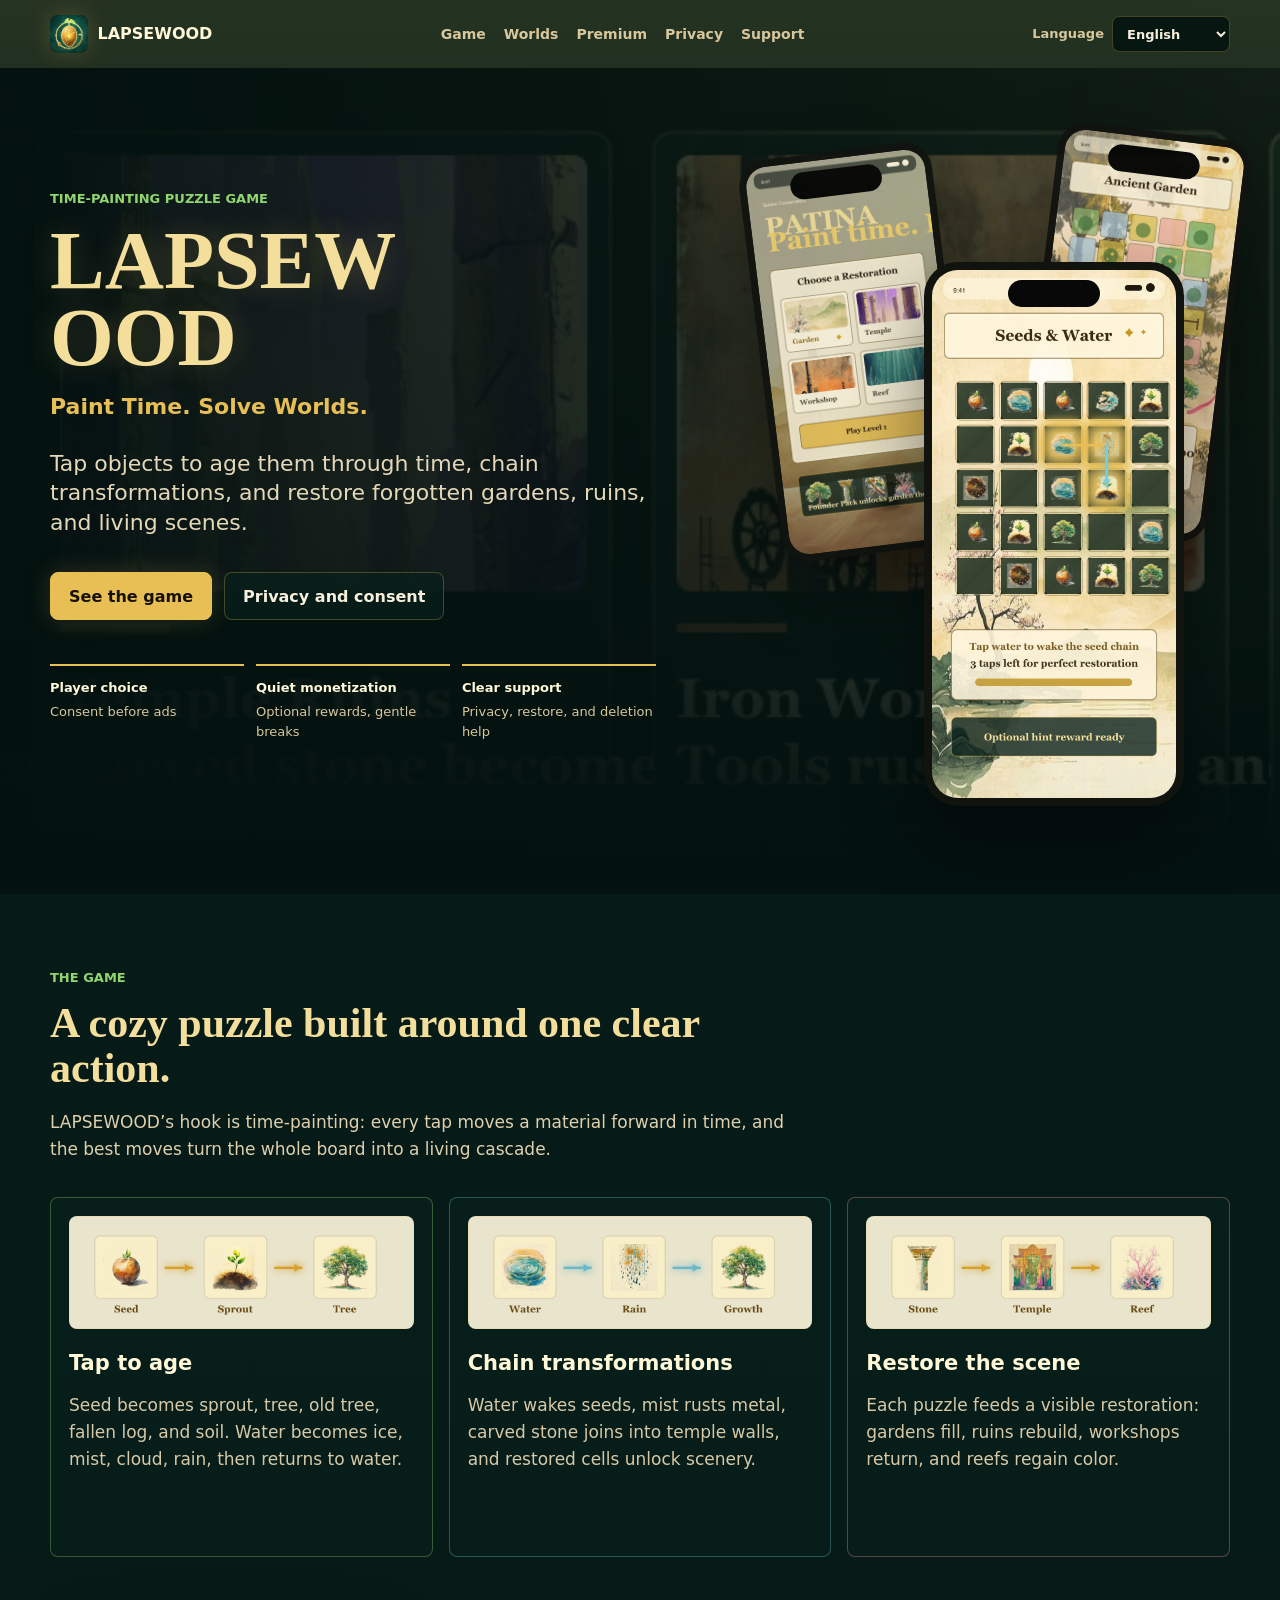
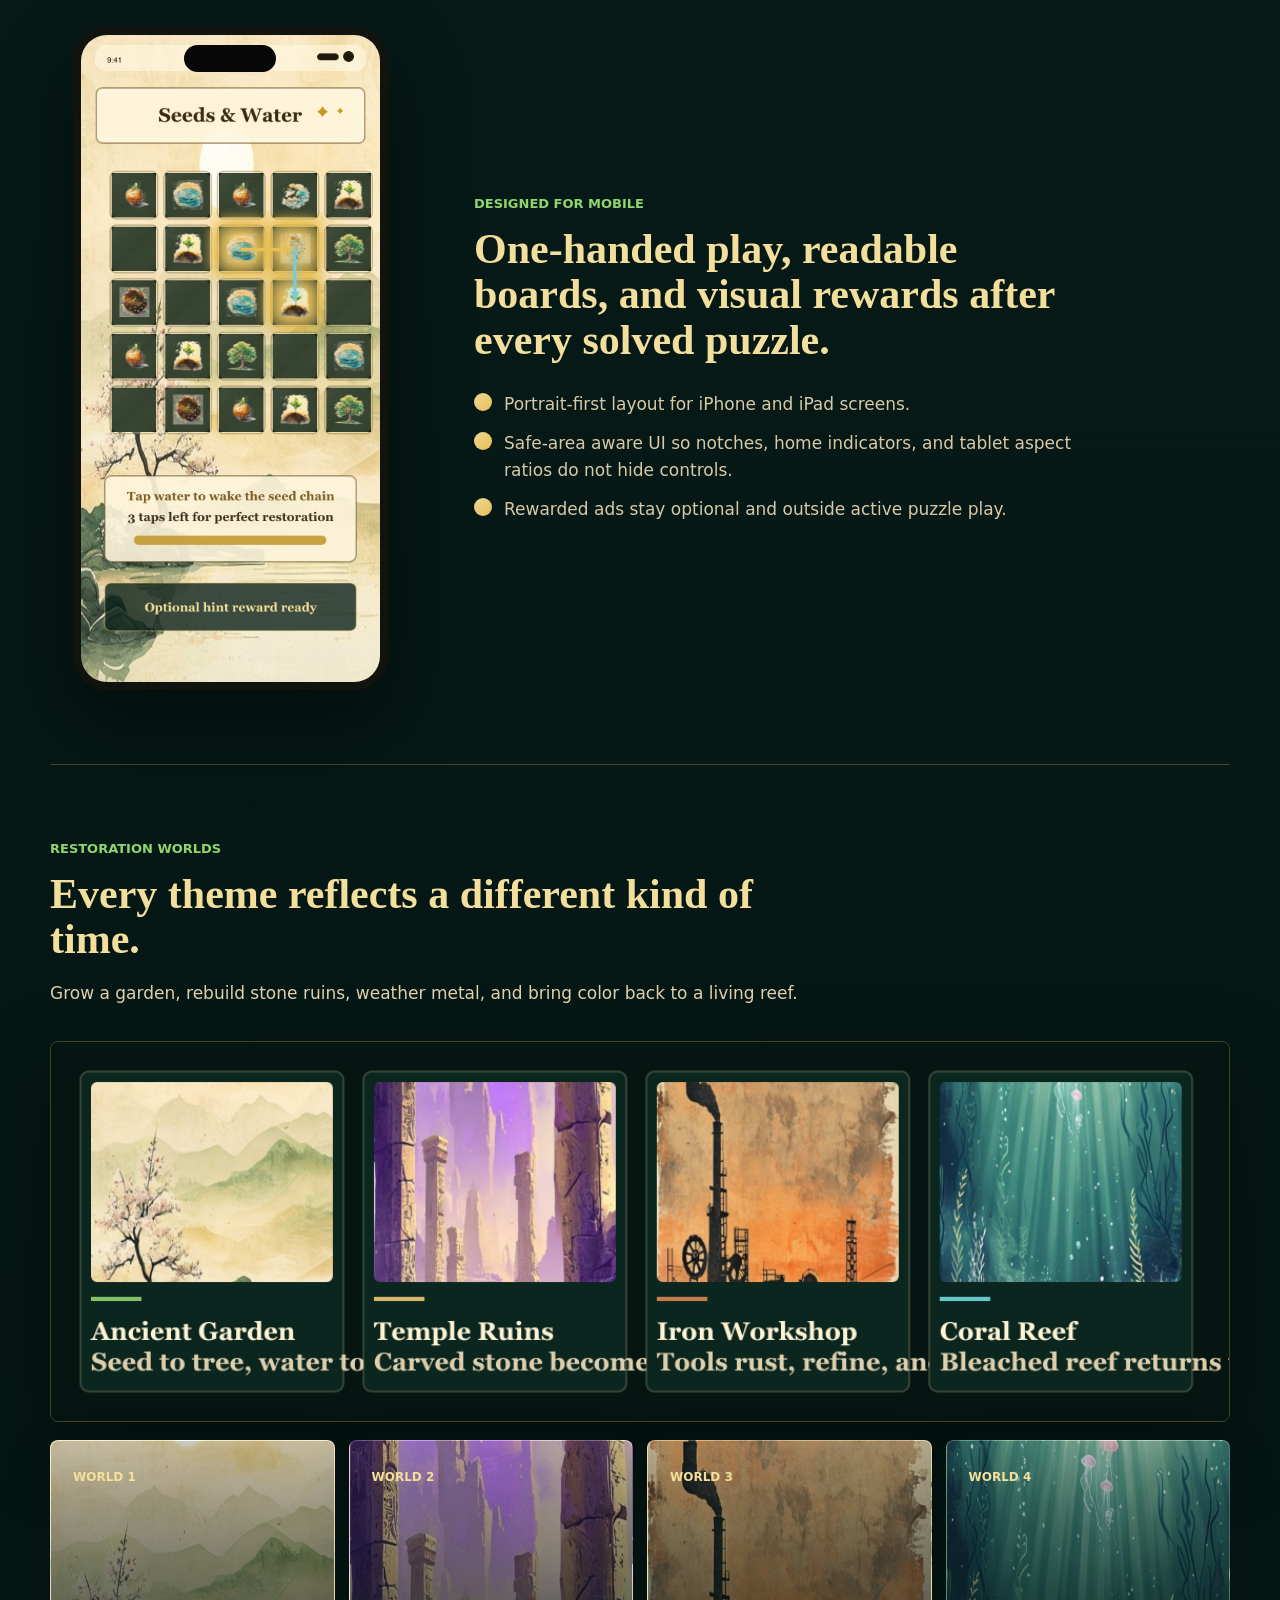
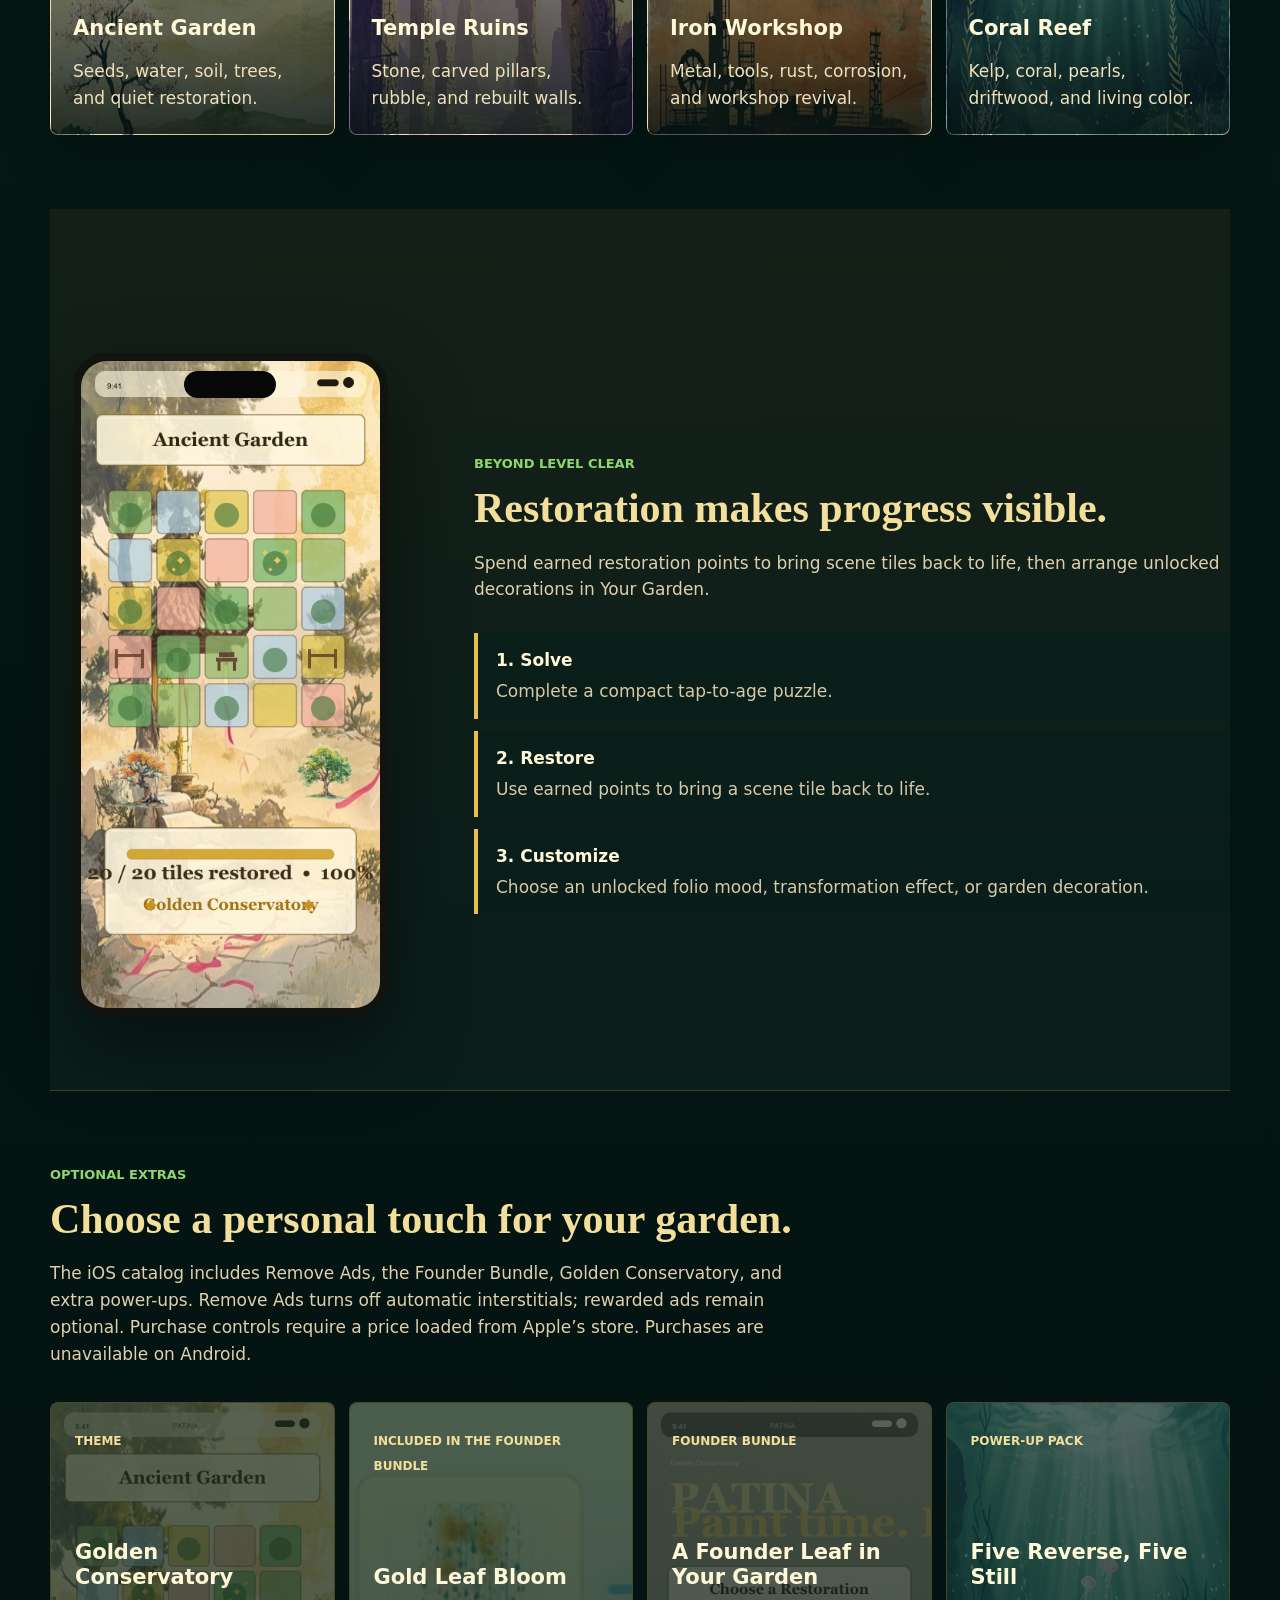
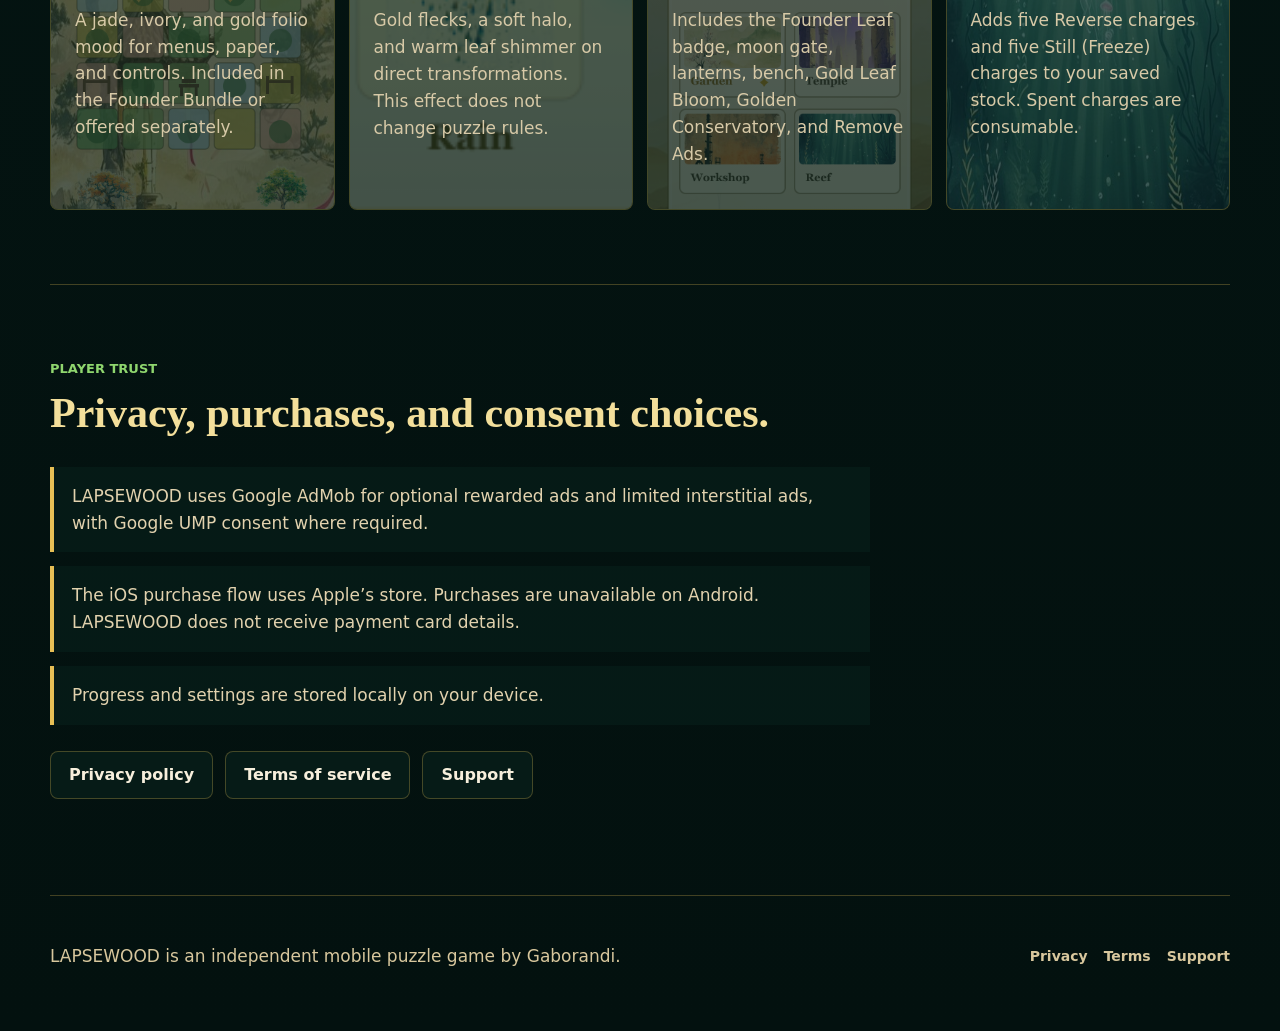
==== commit 623e1e73: "Publish approved Lapsewood website name" ====
--- a/index.html
+++ b/index.html
@@ -4,12 +4,12 @@
   <meta charset="utf-8">
   <meta name="viewport" content="width=device-width, initial-scale=1">
   <meta name="theme-color" content="#071d1a">
-  <meta name="description" content="PATINA is a quiet tap-to-age restoration puzzle game for mobile. Paint time, chain transformations, restore worlds, and review privacy, consent, purchases, and support information.">
-  <meta property="og:title" content="PATINA">
+  <meta name="description" content="LAPSEWOOD is a quiet tap-to-age restoration puzzle game for mobile. Paint time, chain transformations, restore worlds, and review privacy, consent, purchases, and support information.">
+  <meta property="og:title" content="LAPSEWOOD">
   <meta property="og:description" content="Paint time, chain transformations, and restore forgotten scenes.">
   <meta property="og:type" content="website">
   <meta property="og:image" content="assets/patina-worlds-strip.png">
-  <title>PATINA - Paint Time. Solve Worlds.</title>
+  <title>LAPSEWOOD - Paint Time. Solve Worlds.</title>
   <link rel="icon" href="assets/patina-icon.png">
   <link rel="stylesheet" href="assets/site.css">
 </head>
@@ -17,9 +17,9 @@
   <a class="skip-link" href="#main" data-i18n="common.skip">Skip to content</a>
 
   <header class="site-header">
-    <a class="brand" href="./" aria-label="PATINA home">
+    <a class="brand" href="./" aria-label="LAPSEWOOD home">
       <img src="assets/patina-icon.png" alt="" width="38" height="38">
-      <span>PATINA</span>
+      <span>LAPSEWOOD</span>
     </a>
     <nav class="site-nav" aria-label="Primary">
       <a href="#game" data-i18n="common.game">Game</a>
@@ -50,7 +50,7 @@
       <div class="hero-inner">
         <div class="hero-copy">
           <p class="eyebrow" data-i18n="home.eyebrow">Time-painting puzzle game</p>
-          <h1 id="hero-title">PATINA</h1>
+          <h1 id="hero-title">LAPSEWOOD</h1>
           <p class="tagline" data-i18n="home.tagline">Paint Time. Solve Worlds.</p>
           <p class="lede" data-i18n="home.heroText">Tap objects to age them through time, chain transformations, and restore forgotten gardens, ruins, and living scenes.</p>
           <div class="hero-actions" aria-label="Primary actions">
@@ -73,13 +73,13 @@
           </dl>
         </div>
 
-        <div class="hero-stage" aria-label="PATINA gameplay preview">
+        <div class="hero-stage" aria-label="LAPSEWOOD gameplay preview">
           <div class="phone-stack">
             <figure class="phone-frame phone-main">
-              <img src="assets/patina-screen-game.png" alt="PATINA puzzle board showing seed, water, rain, and tree transformations.">
+              <img src="assets/patina-screen-game.png" alt="LAPSEWOOD puzzle board showing seed, water, rain, and tree transformations.">
             </figure>
             <figure class="phone-frame phone-menu">
-              <img src="assets/patina-screen-menu.png" alt="PATINA world selection with Garden, Temple, Workshop, and Reef.">
+              <img src="assets/patina-screen-menu.png" alt="Lapsewood main menu with Play, How to play, Settings and The Gilding Table.">
             </figure>
             <figure class="phone-frame phone-garden">
               <img src="assets/patina-screen-garden.png" alt="Restored Ancient Garden with Golden Conservatory theme equipped.">
@@ -93,7 +93,7 @@
       <div class="section-heading">
         <p class="eyebrow" data-i18n="home.gameEyebrow">The game</p>
         <h2 data-i18n="home.gameTitle">A cozy puzzle built around one clear action.</h2>
-        <p class="section-intro">PATINA’s hook is time-painting: every tap moves a material forward in time, and the best moves turn the whole board into a living cascade.</p>
+        <p class="section-intro">LAPSEWOOD’s hook is time-painting: every tap moves a material forward in time, and the best moves turn the whole board into a living cascade.</p>
       </div>
 
       <div class="mechanic-grid">
@@ -137,7 +137,7 @@
         <p class="section-intro">Grow a garden, rebuild stone ruins, weather metal, and bring color back to a living reef.</p>
       </div>
 
-      <img class="world-strip" src="assets/patina-worlds-strip.png" alt="PATINA world cards for Ancient Garden, Temple Ruins, Iron Workshop, and Coral Reef.">
+      <img class="world-strip" src="assets/patina-worlds-strip.png" alt="LAPSEWOOD world cards for Ancient Garden, Temple Ruins, Iron Workshop, and Coral Reef.">
 
       <div class="world-grid">
         <article class="world-card world-garden">
@@ -227,8 +227,8 @@
         <h2 data-i18n="home.trustTitle">Privacy, purchases, and consent choices.</h2>
       </div>
       <div class="proof-list">
-        <p data-i18n="home.trustOne">PATINA uses Google AdMob for optional rewarded ads and limited interstitial ads, with Google UMP consent where required.</p>
-        <p data-i18n="home.trustTwo">The iOS purchase flow uses Apple’s store. Purchases are unavailable on Android. PATINA does not receive payment card details.</p>
+        <p data-i18n="home.trustOne">LAPSEWOOD uses Google AdMob for optional rewarded ads and limited interstitial ads, with Google UMP consent where required.</p>
+        <p data-i18n="home.trustTwo">The iOS purchase flow uses Apple’s store. Purchases are unavailable on Android. LAPSEWOOD does not receive payment card details.</p>
         <p data-i18n="home.trustThree">Progress and settings are stored locally on your device.</p>
       </div>
       <div class="link-row trust-actions">
@@ -240,7 +240,7 @@
   </main>
 
   <footer class="site-footer">
-    <p data-i18n="common.footer">PATINA is an independent mobile puzzle game by Gaborandi.</p>
+    <p data-i18n="common.footer">LAPSEWOOD is an independent mobile puzzle game by Gaborandi.</p>
     <nav aria-label="Footer">
       <a href="privacy/" data-i18n="common.privacy">Privacy</a>
       <a href="terms/" data-i18n="common.terms">Terms</a>
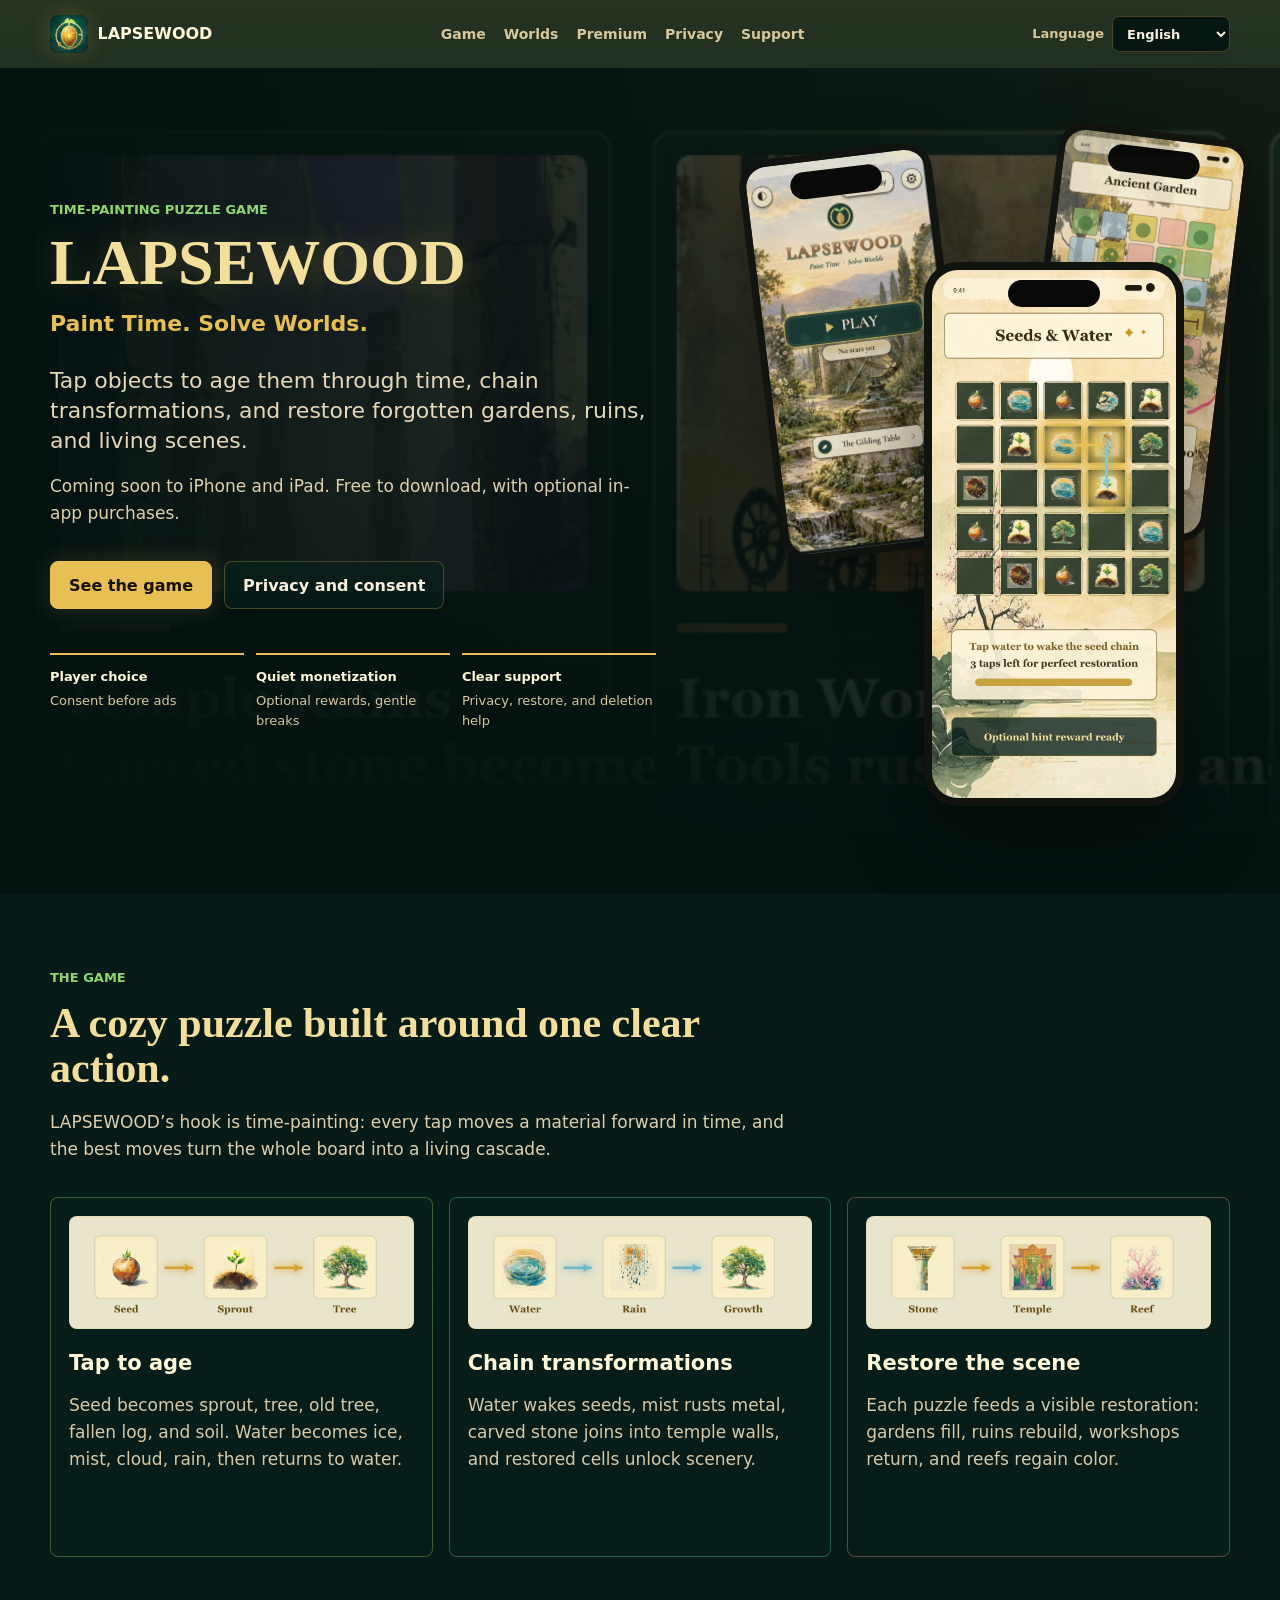
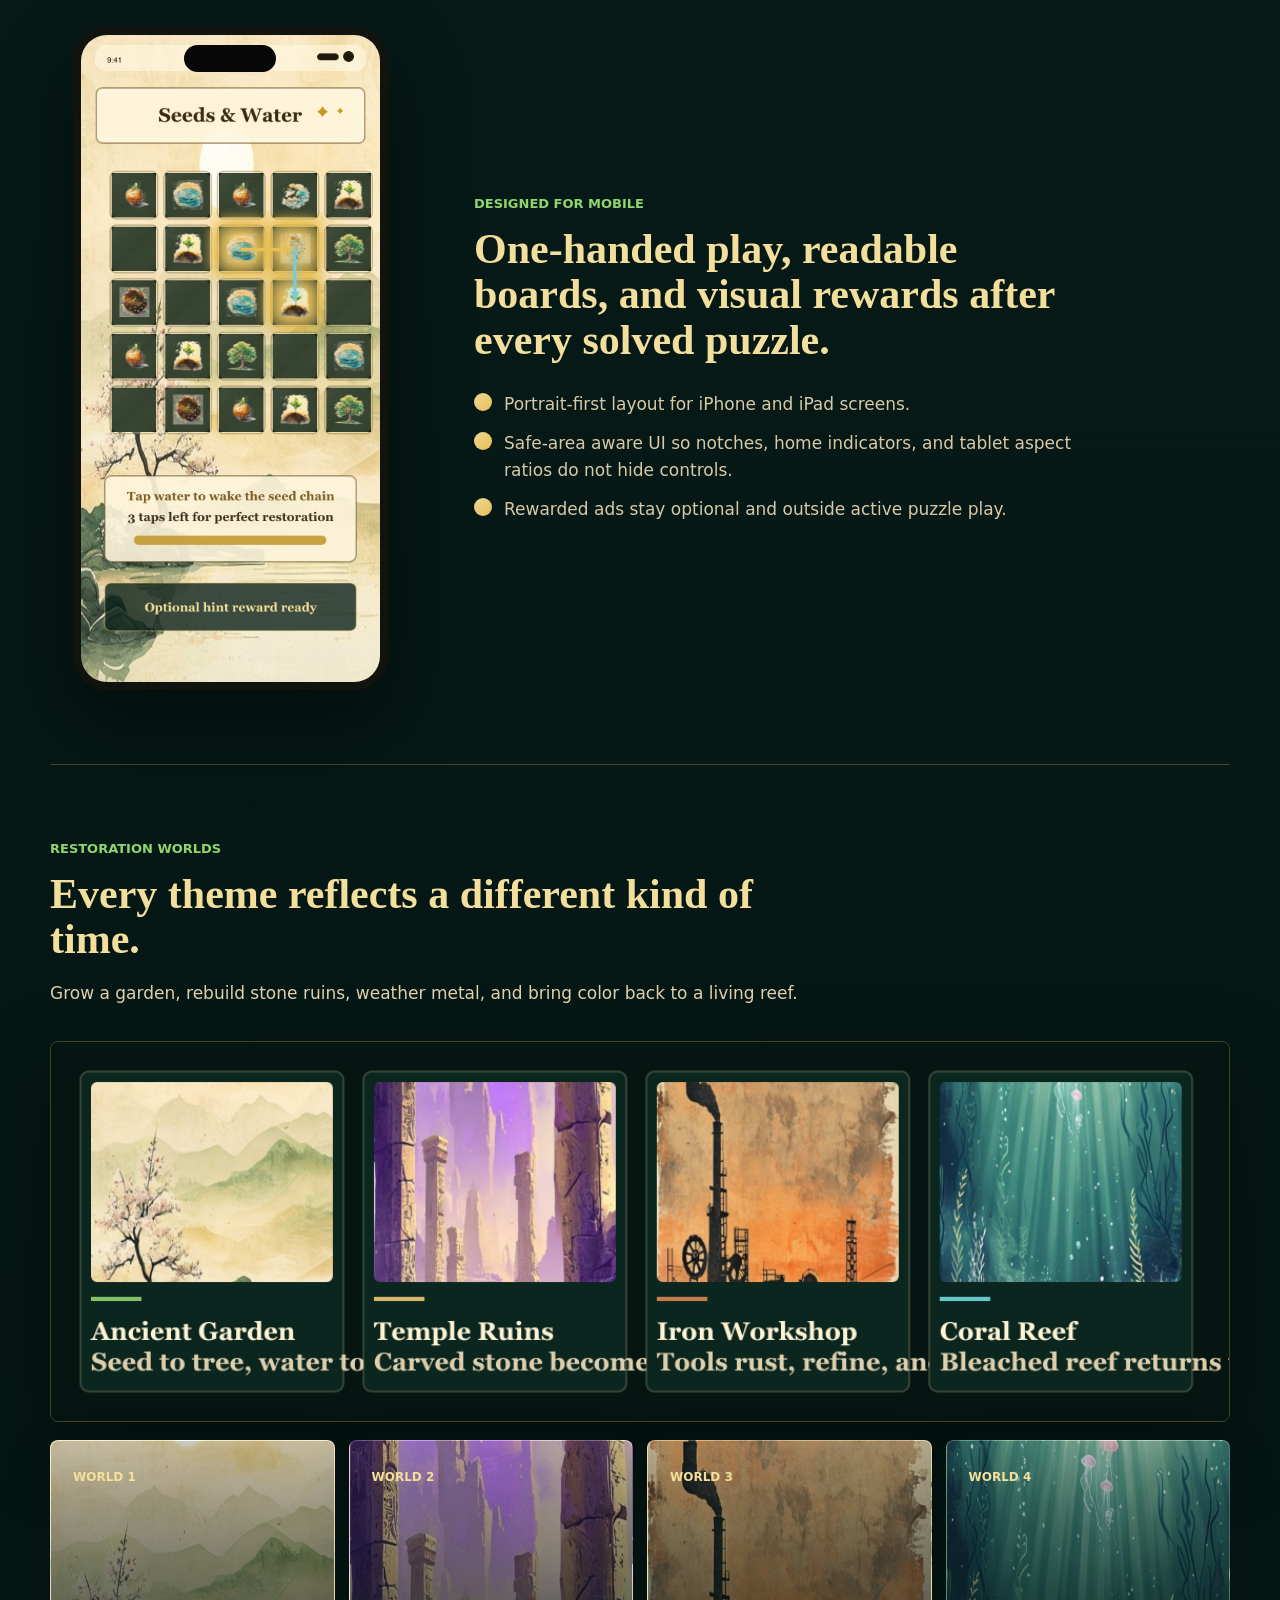
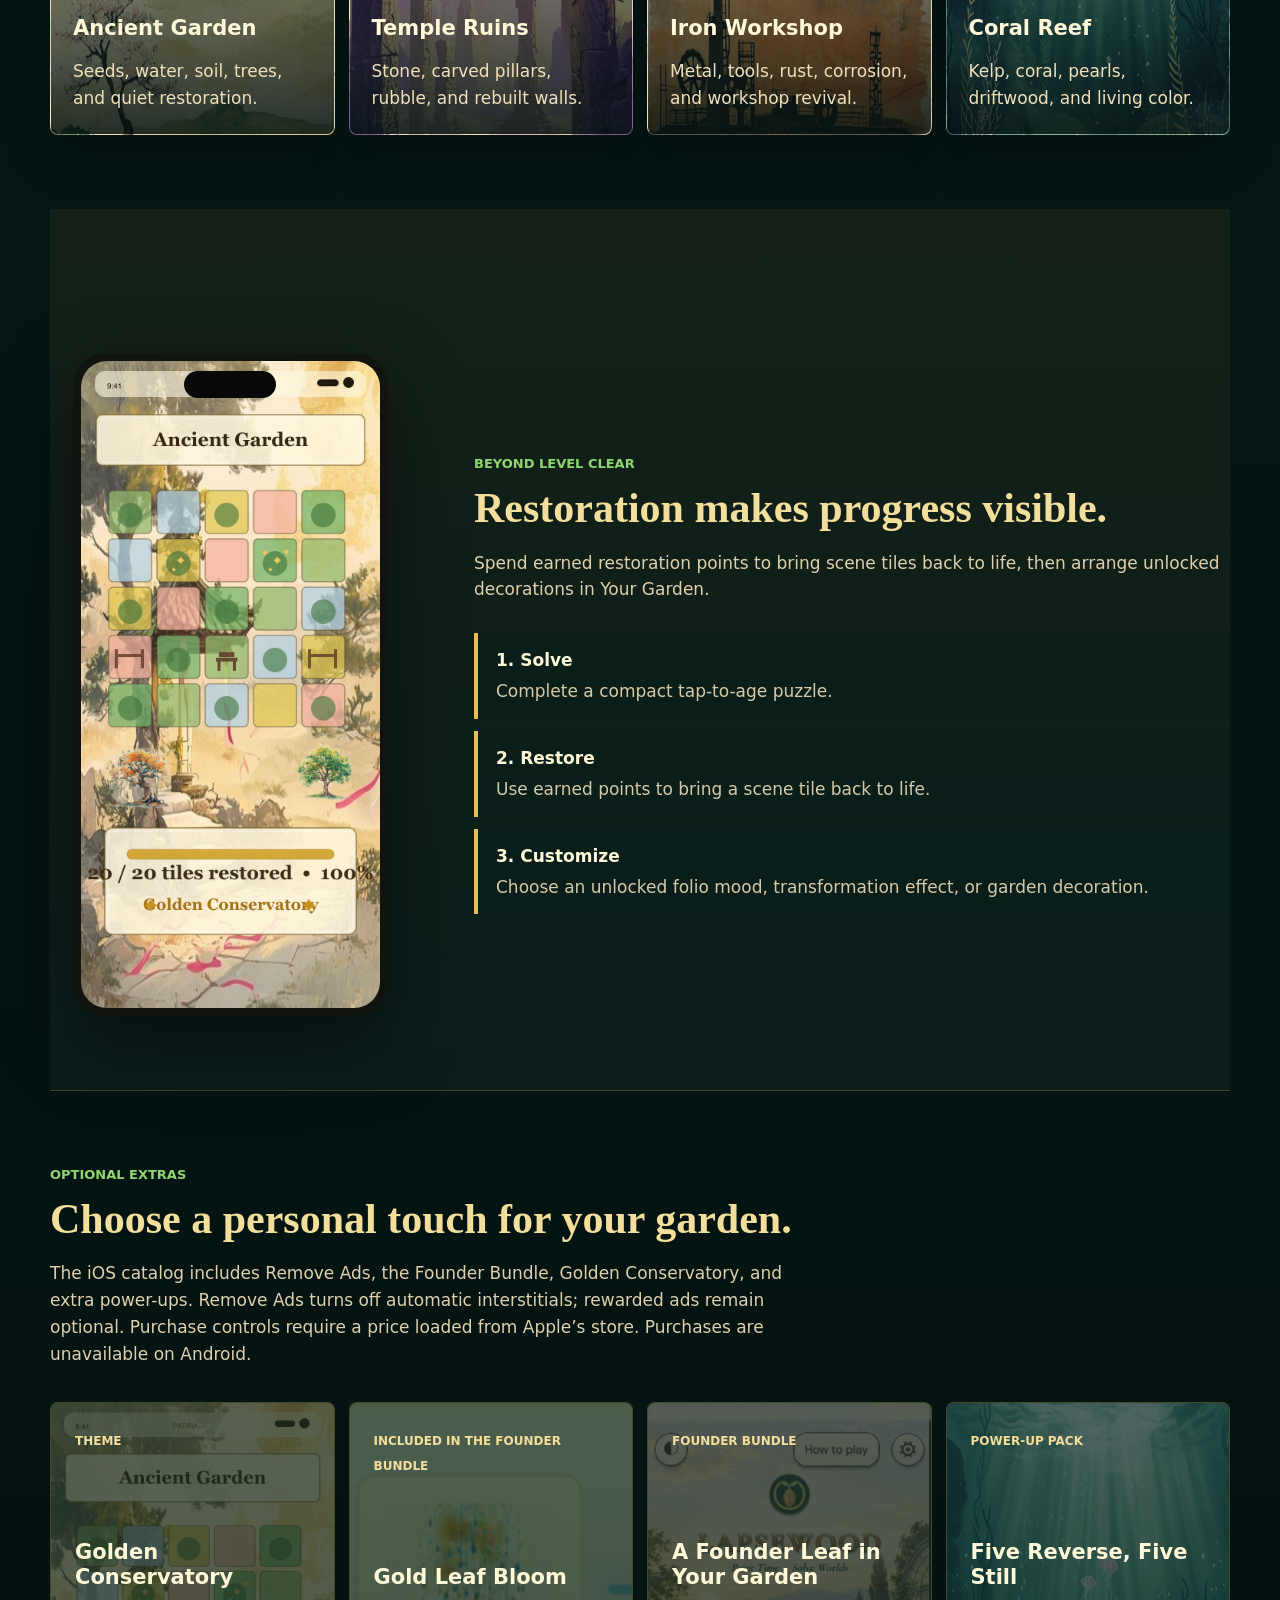
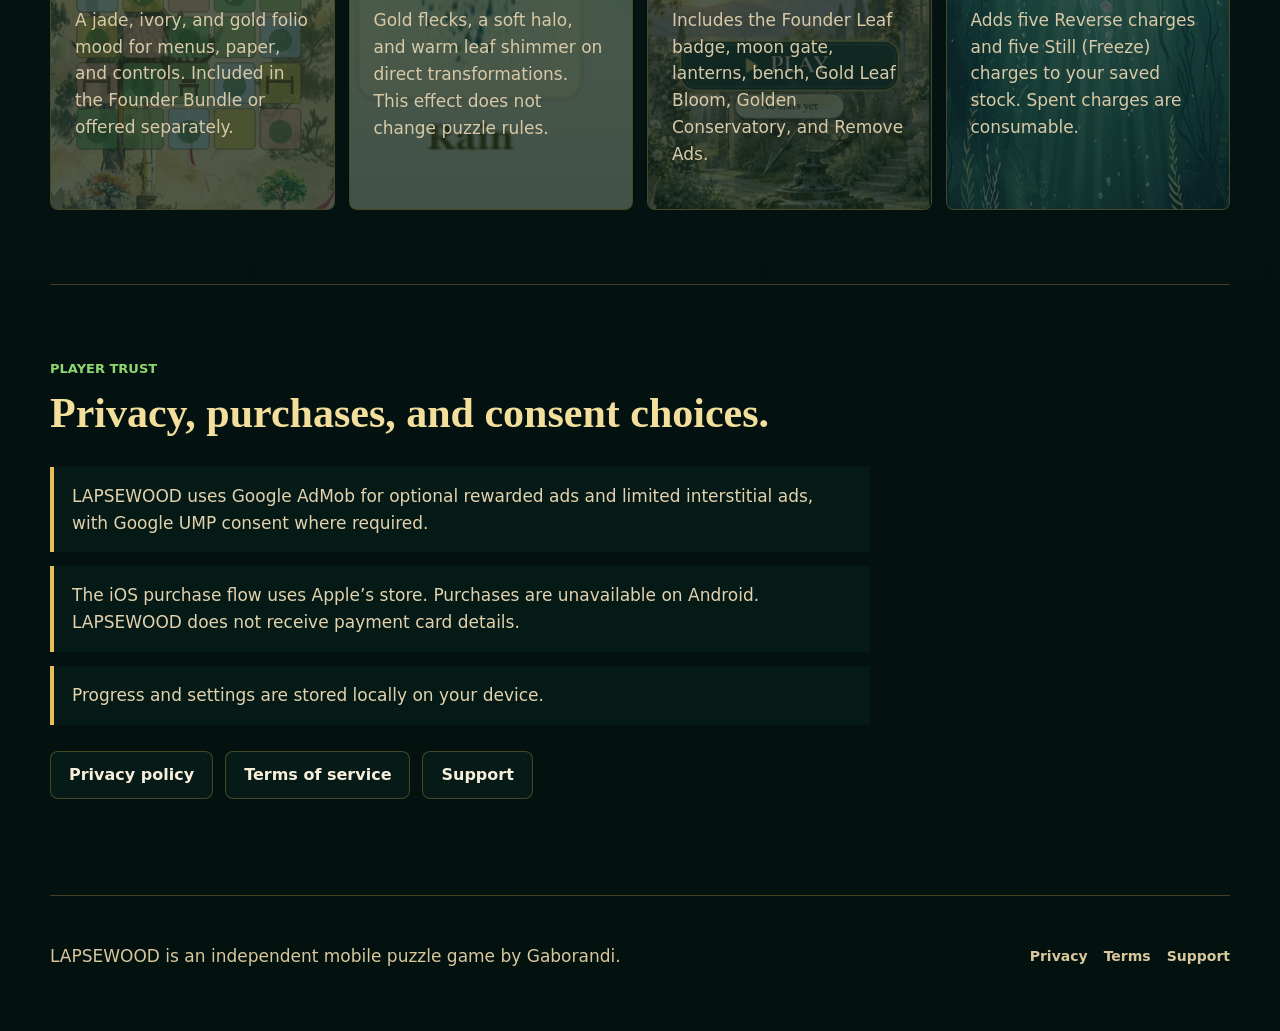
==== commit 8c34dc8e: "Update Lapsewood launch information and search metadata" ====
--- a/index.html
+++ b/index.html
@@ -5,11 +5,13 @@
   <meta name="viewport" content="width=device-width, initial-scale=1">
   <meta name="theme-color" content="#071d1a">
   <meta name="description" content="LAPSEWOOD is a quiet tap-to-age restoration puzzle game for mobile. Paint time, chain transformations, restore worlds, and review privacy, consent, purchases, and support information.">
-  <meta property="og:title" content="LAPSEWOOD">
+  <meta property="og:title" content="Lapsewood: Cozy Puzzle Game">
   <meta property="og:description" content="Paint time, chain transformations, and restore forgotten scenes.">
   <meta property="og:type" content="website">
-  <meta property="og:image" content="assets/patina-worlds-strip.png">
-  <title>LAPSEWOOD - Paint Time. Solve Worlds.</title>
+  <meta property="og:image" content="https://gaborandi.github.io/patina-site/assets/patina-worlds-strip.png">
+  <meta property="og:url" content="https://gaborandi.github.io/patina-site/">
+  <link rel="canonical" href="https://gaborandi.github.io/patina-site/">
+  <title>Lapsewood: Cozy Puzzle Game — Relaxing Nature Logic</title>
   <link rel="icon" href="assets/patina-icon.png">
   <link rel="stylesheet" href="assets/site.css">
 </head>
@@ -53,6 +55,7 @@
           <h1 id="hero-title">LAPSEWOOD</h1>
           <p class="tagline" data-i18n="home.tagline">Paint Time. Solve Worlds.</p>
           <p class="lede" data-i18n="home.heroText">Tap objects to age them through time, chain transformations, and restore forgotten gardens, ruins, and living scenes.</p>
+          <p class="section-intro" data-i18n="home.availability">Coming soon to iPhone and iPad. Free to download, with optional in-app purchases.</p>
           <div class="hero-actions" aria-label="Primary actions">
             <a class="button primary" href="#game" data-i18n="home.playCta">See the game</a>
             <a class="button secondary" href="privacy/" data-i18n="home.privacyCta">Privacy and consent</a>
--- a/assets/site.css
+++ b/assets/site.css
@@ -310,11 +310,12 @@
 }
 
 h1 {
-  max-width: 9ch;
+  max-width: 100%;
+  white-space: nowrap;
   margin: 0;
   color: var(--gold-soft);
   font-family: Georgia, "Times New Roman", serif;
-  font-size: 82px;
+  font-size: clamp(36px, 5vw, 64px);
   line-height: 0.94;
   text-shadow: 0 0 30px rgba(231, 191, 85, 0.22);
 }
@@ -808,7 +809,7 @@
 .legal-shell h1 {
   max-width: none;
   color: #6c5120;
-  font-size: 58px;
+  font-size: clamp(28px, 8.5vw, 48px);
   text-shadow: none;
 }
 
@@ -952,7 +953,7 @@
   }
 
   h1 {
-    font-size: 58px;
+    font-size: clamp(28px, 8.5vw, 48px);
   }
 
   .feature-grid,
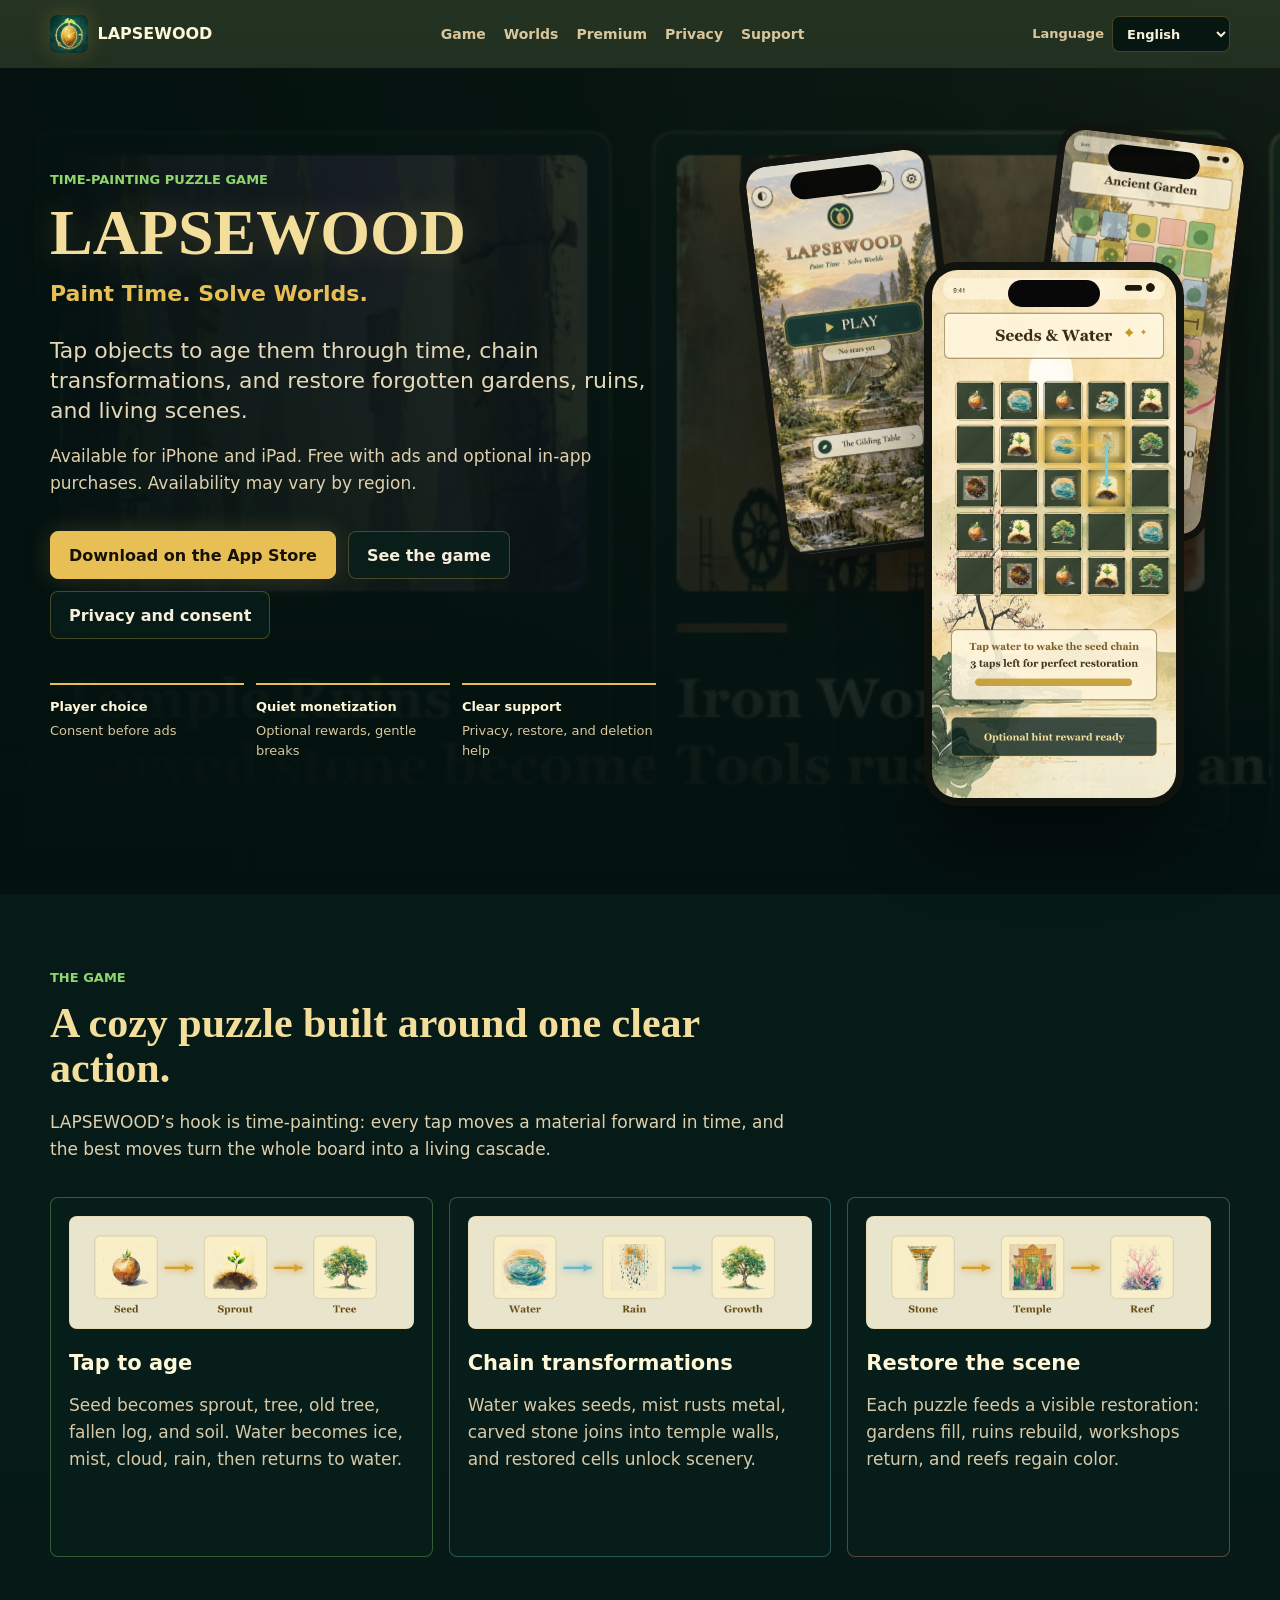
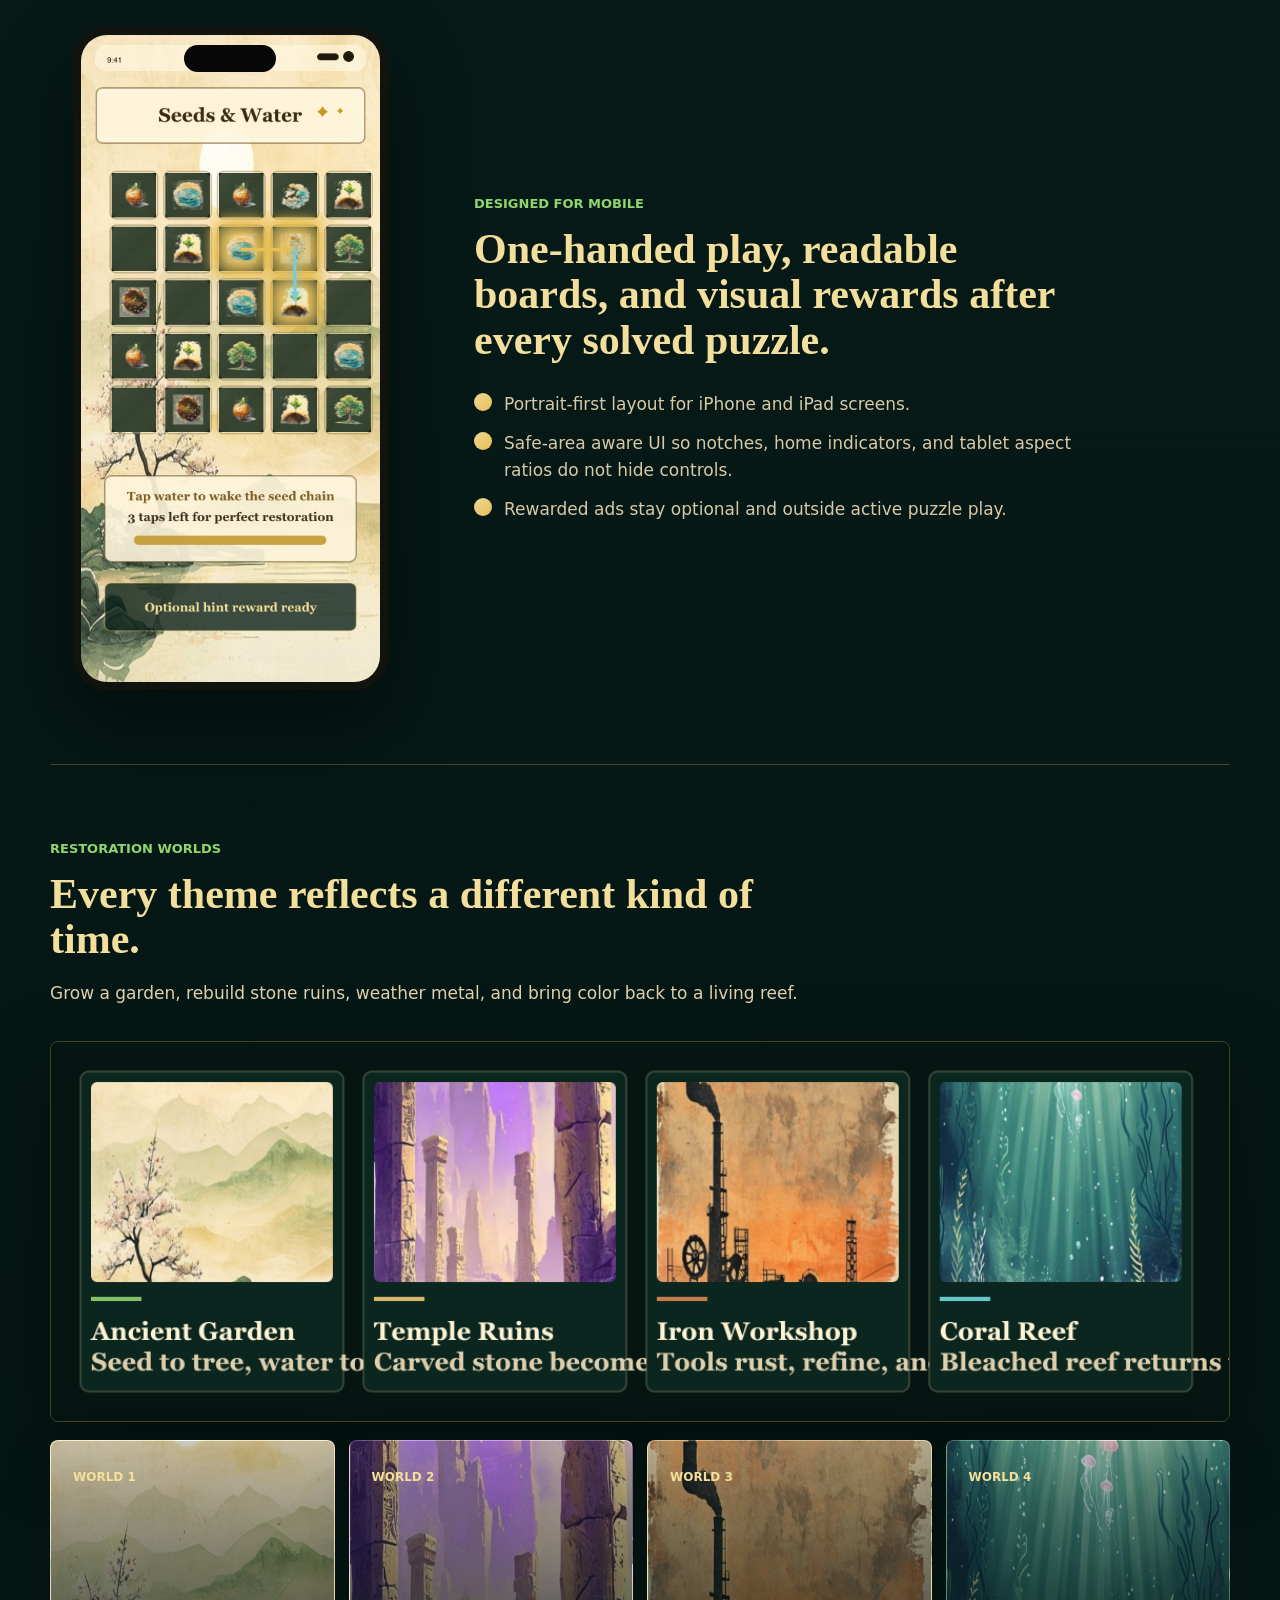
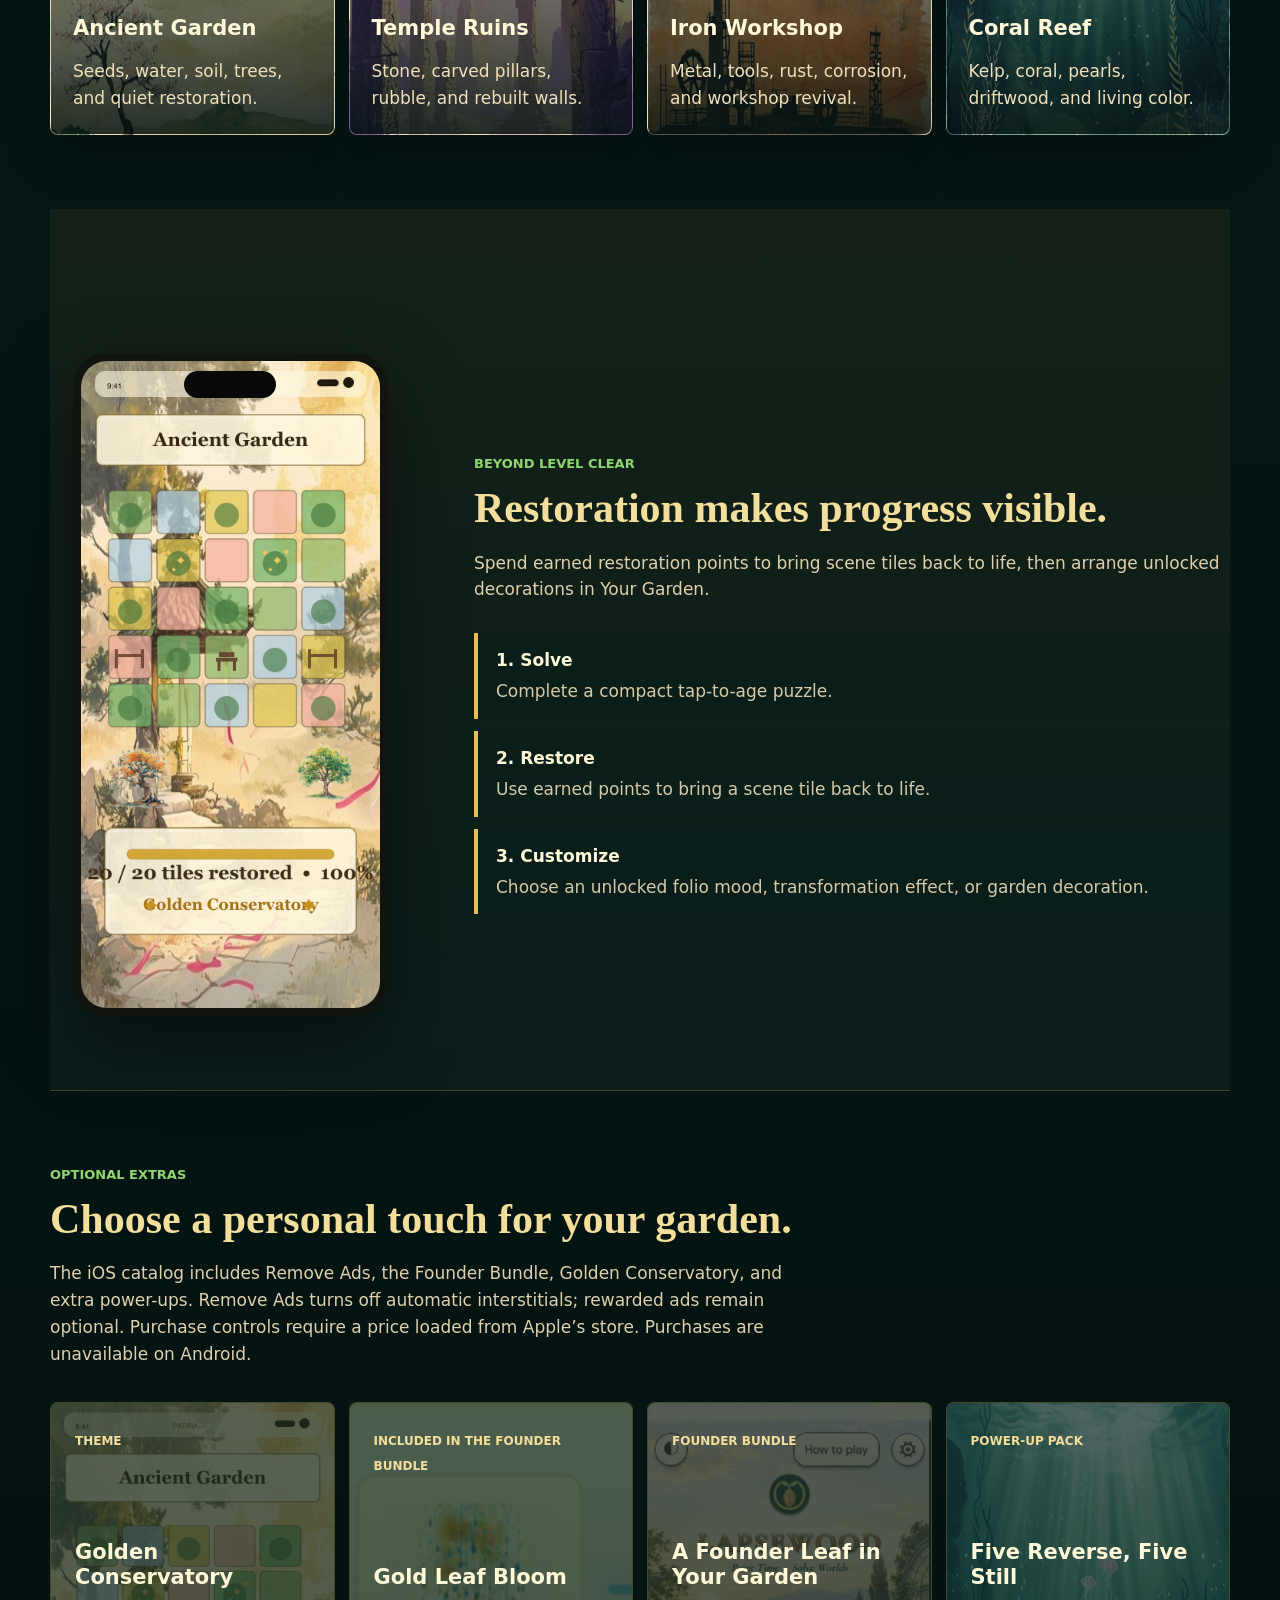
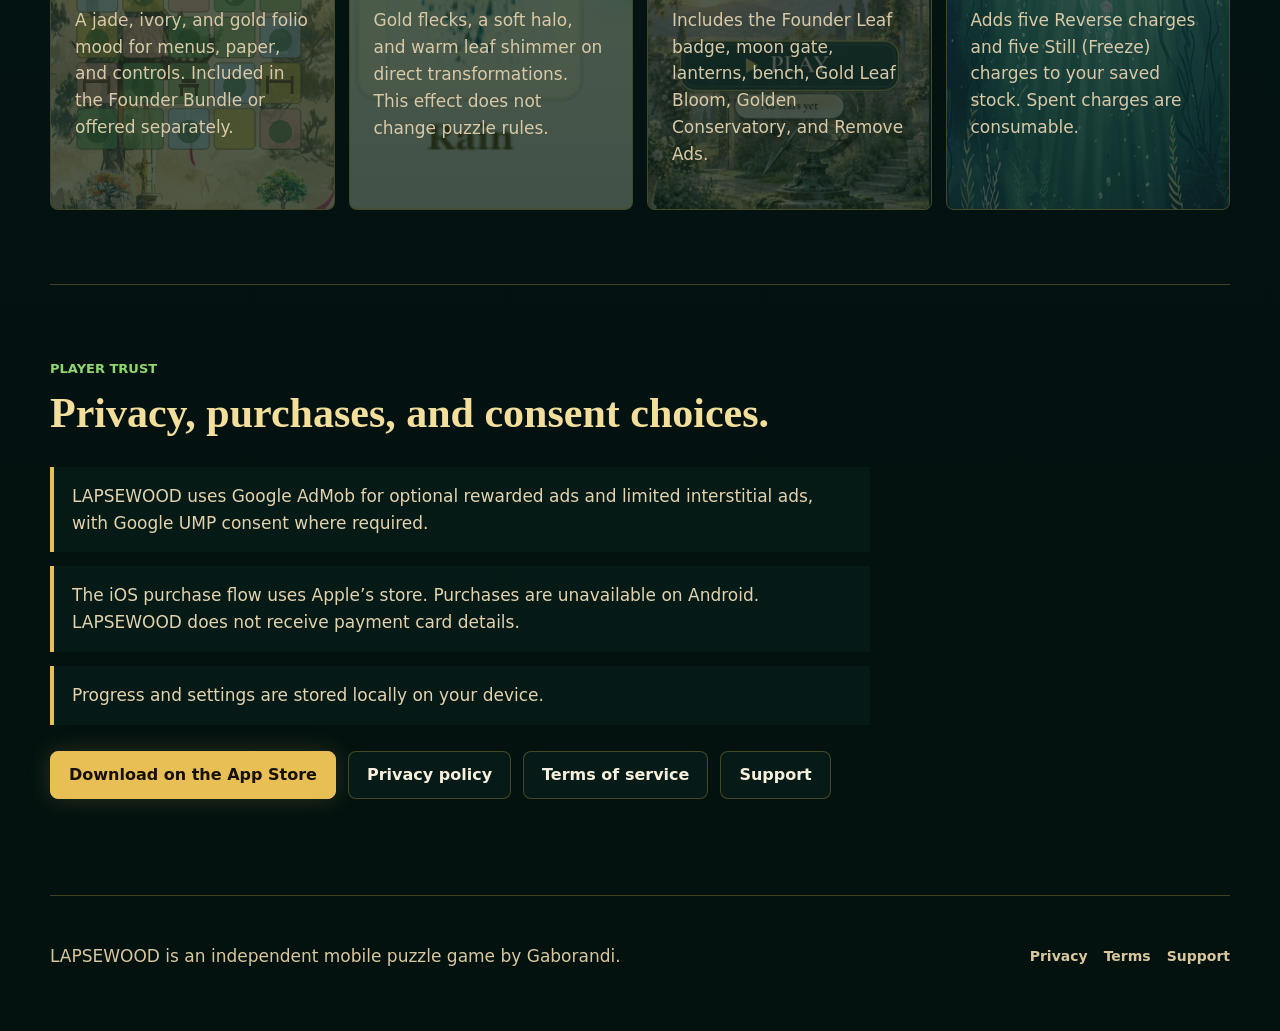
==== commit e988ad4b: "Add live Lapsewood App Store download links" ====
--- a/index.html
+++ b/index.html
@@ -4,6 +4,7 @@
   <meta charset="utf-8">
   <meta name="viewport" content="width=device-width, initial-scale=1">
   <meta name="theme-color" content="#071d1a">
+  <meta name="apple-itunes-app" content="app-id=6820984386">
   <meta name="description" content="LAPSEWOOD is a quiet tap-to-age restoration puzzle game for mobile. Paint time, chain transformations, restore worlds, and review privacy, consent, purchases, and support information.">
   <meta property="og:title" content="Lapsewood: Cozy Puzzle Game">
   <meta property="og:description" content="Paint time, chain transformations, and restore forgotten scenes.">
@@ -55,9 +56,10 @@
           <h1 id="hero-title">LAPSEWOOD</h1>
           <p class="tagline" data-i18n="home.tagline">Paint Time. Solve Worlds.</p>
           <p class="lede" data-i18n="home.heroText">Tap objects to age them through time, chain transformations, and restore forgotten gardens, ruins, and living scenes.</p>
-          <p class="section-intro" data-i18n="home.availability">Coming soon to iPhone and iPad. Free to download, with optional in-app purchases.</p>
+          <p class="section-intro" data-i18n="home.availability">Available for iPhone and iPad. Free with ads and optional in-app purchases. Availability may vary by region.</p>
           <div class="hero-actions" aria-label="Primary actions">
-            <a class="button primary" href="#game" data-i18n="home.playCta">See the game</a>
+            <a class="button primary" href="https://apps.apple.com/eg/app/lapsewood-cozy-puzzle-game/id6820984386" data-i18n="home.downloadCta">Download on the App Store</a>
+            <a class="button secondary" href="#game" data-i18n="home.playCta">See the game</a>
             <a class="button secondary" href="privacy/" data-i18n="home.privacyCta">Privacy and consent</a>
           </div>
           <dl class="trust-strip" aria-label="Release profile">
@@ -235,6 +237,7 @@
         <p data-i18n="home.trustThree">Progress and settings are stored locally on your device.</p>
       </div>
       <div class="link-row trust-actions">
+        <a class="button primary" href="https://apps.apple.com/eg/app/lapsewood-cozy-puzzle-game/id6820984386" data-i18n="home.downloadCta">Download on the App Store</a>
         <a class="button secondary" href="privacy/">Privacy policy</a>
         <a class="button secondary" href="terms/">Terms of service</a>
         <a class="button secondary" href="support/">Support</a>
